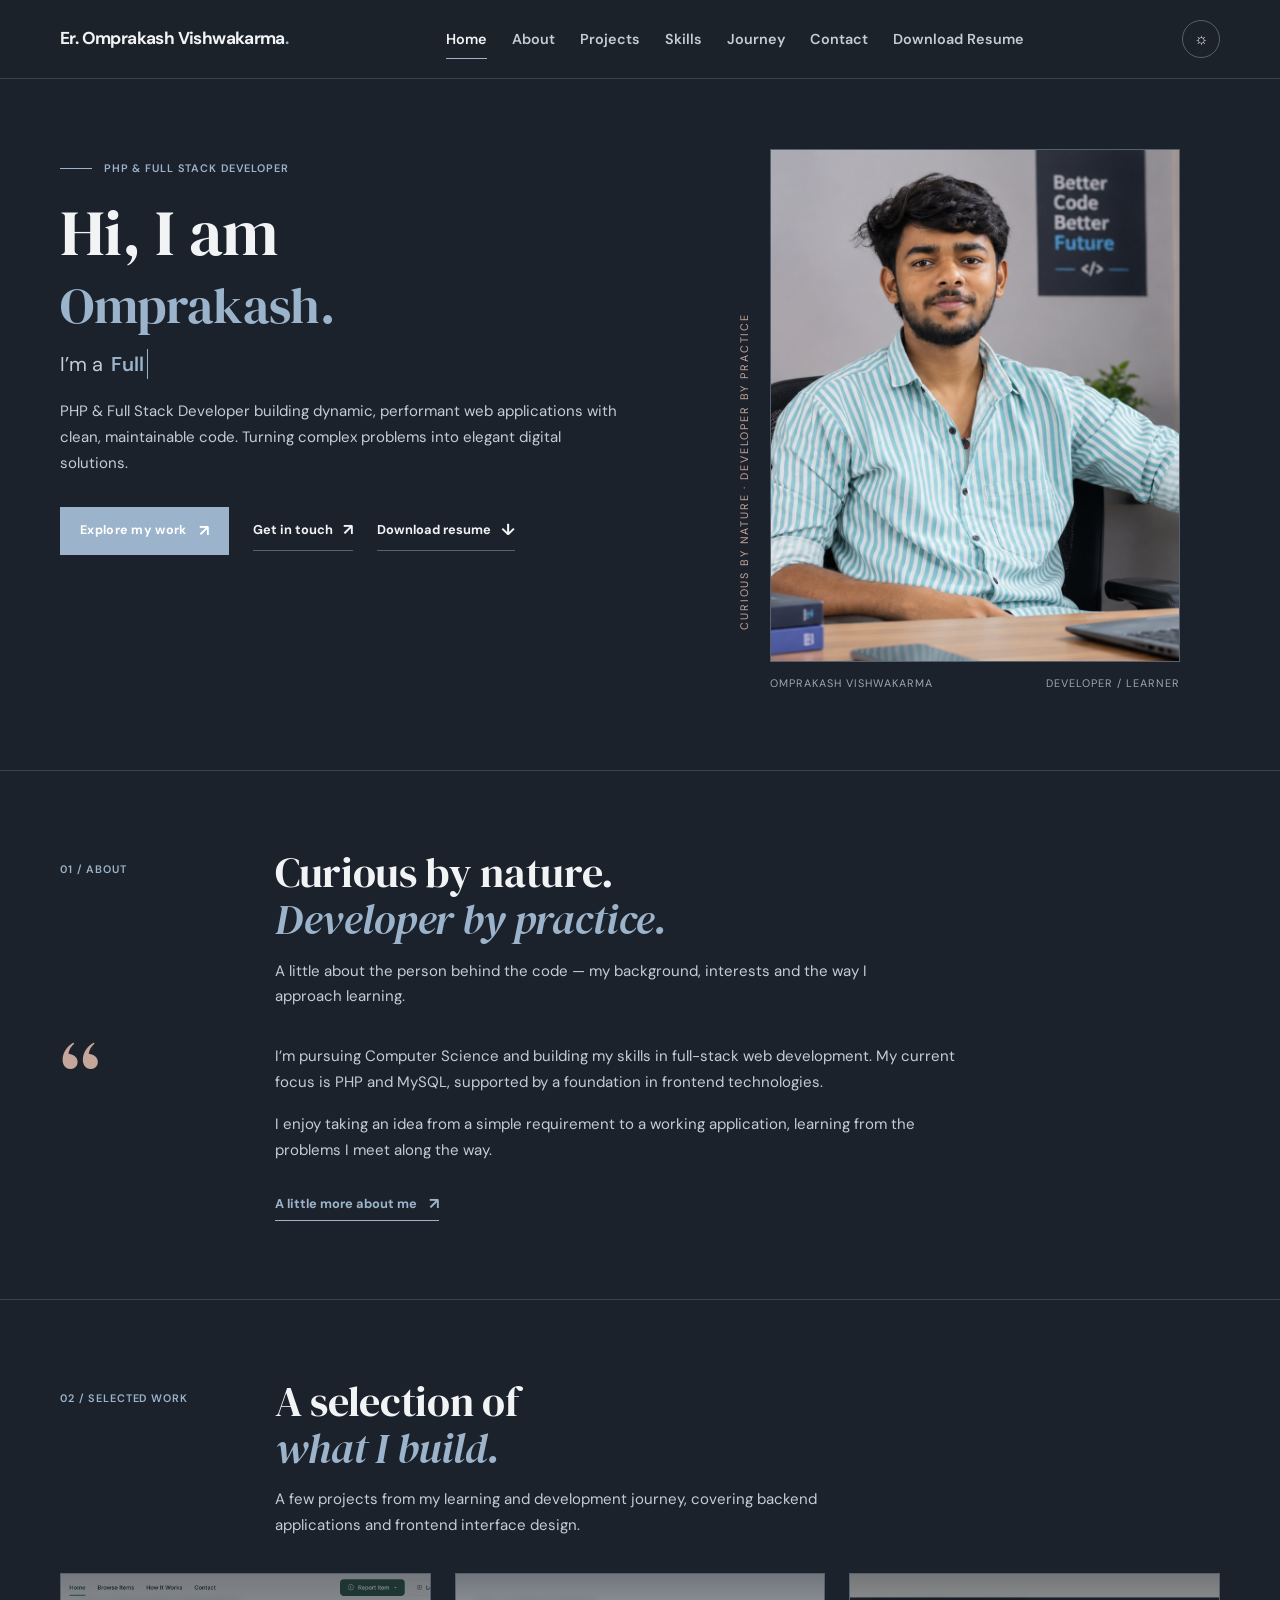
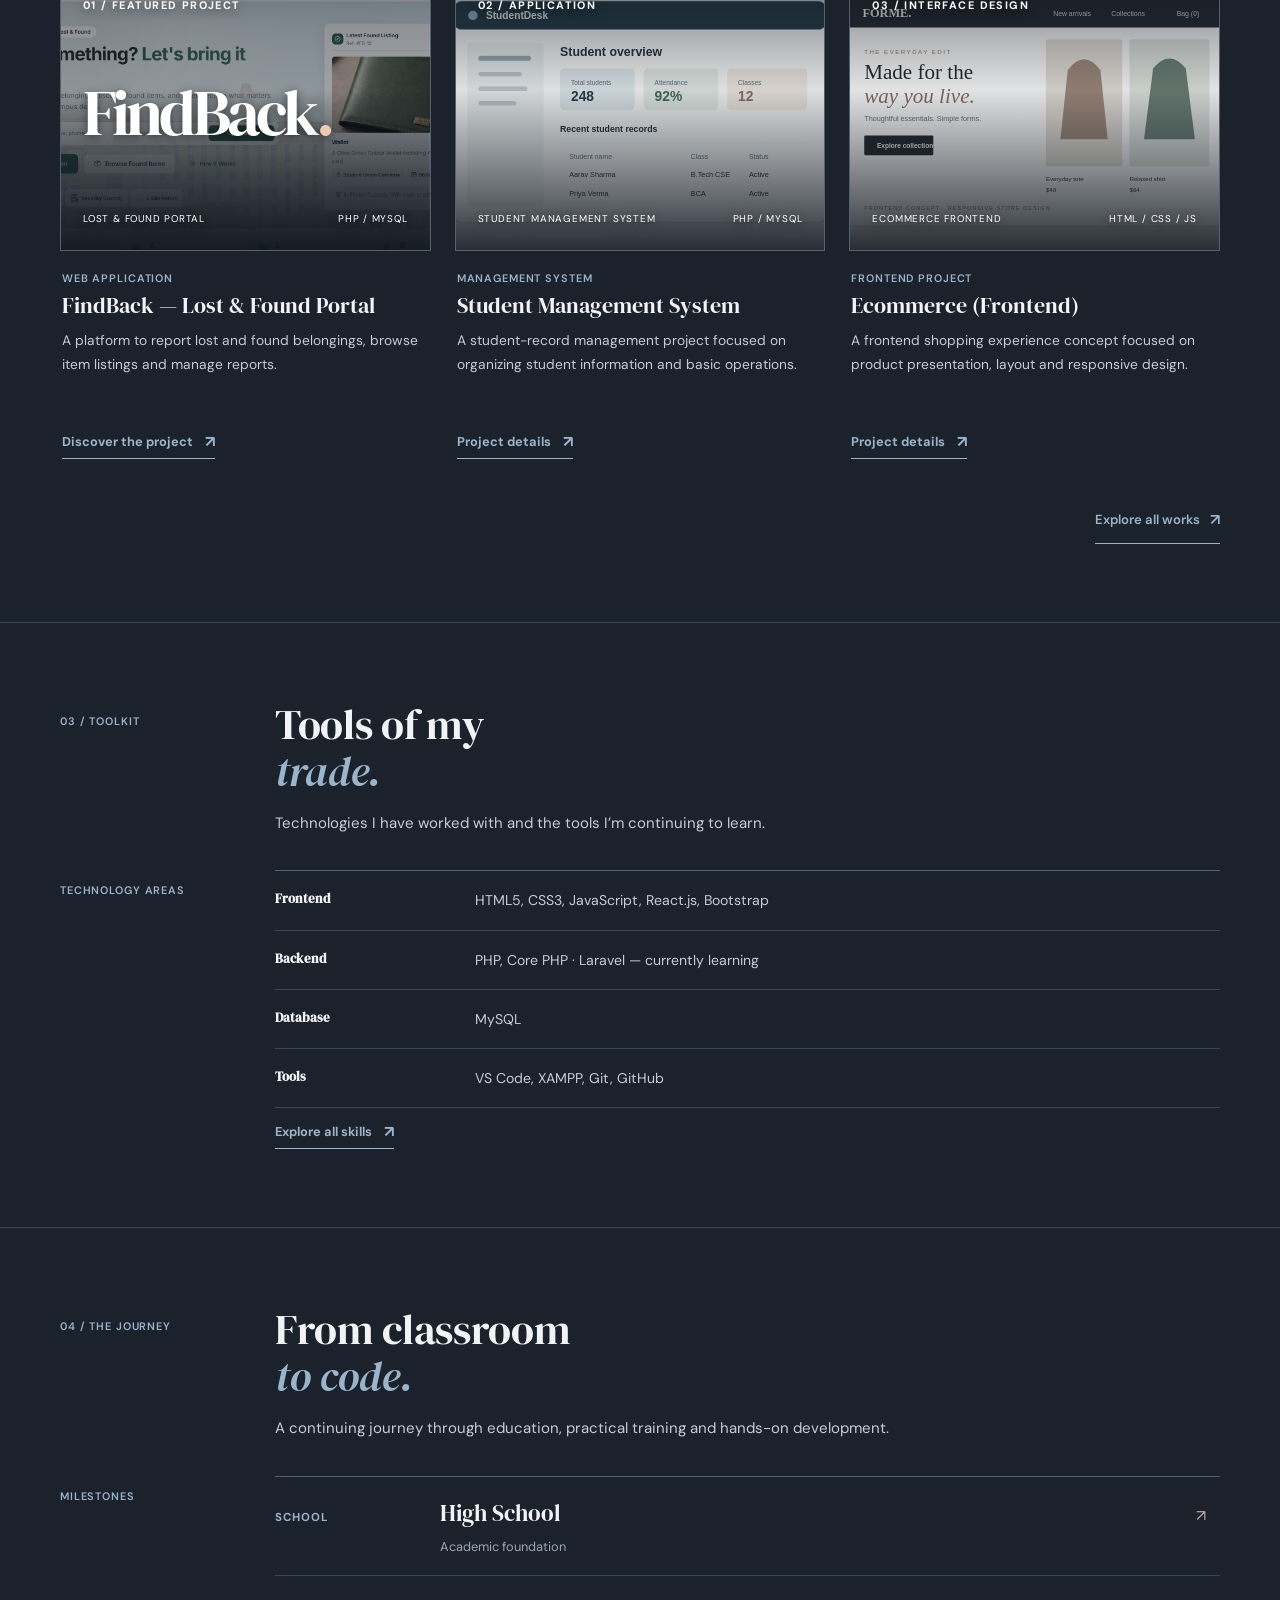
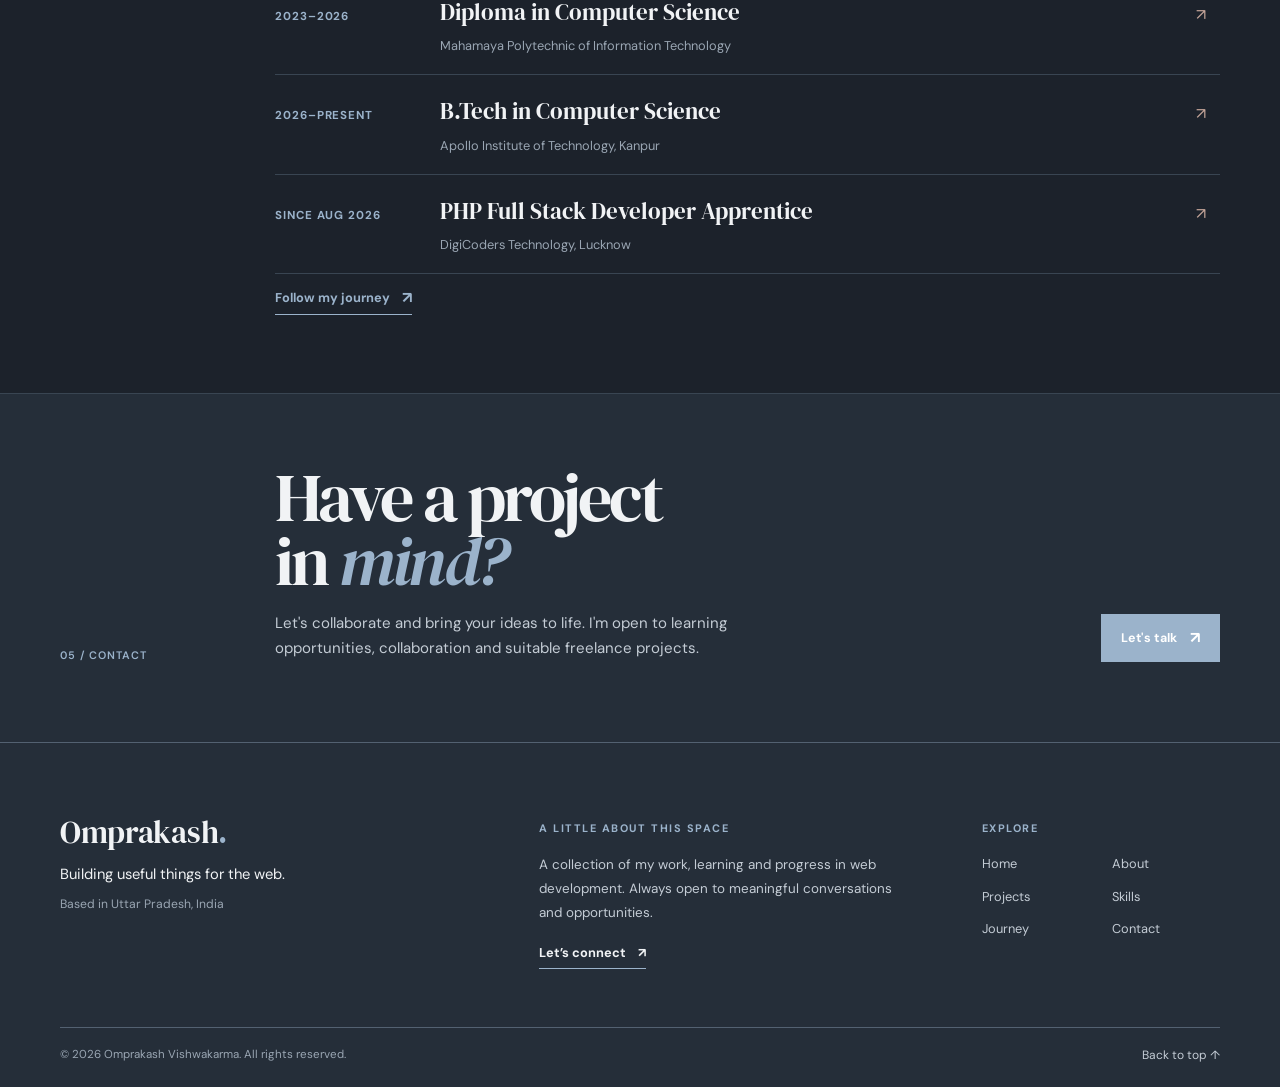
==== index.html @ 161e8c68 "Initial commit" ====
<!doctype html>
<html lang="en" data-theme="dark">
<head>
  <meta charset="utf-8">
  <meta name="viewport" content="width=device-width, initial-scale=1">
  <link rel="icon" type="image/x-icon" href="favicon.ico">
  <link rel="apple-touch-icon" href="favicon-180.png">
  <meta name="theme-color" content="#263746">
  <meta name="description" content="Omprakash Vishwakarma — PHP developer and Computer Science student building practical web applications.">
  <title>Omprakash Vishwakarma — PHP Developer</title>
  <link rel="preconnect" href="https://fonts.googleapis.com">
  <link rel="preconnect" href="https://fonts.gstatic.com" crossorigin>
  <link href="https://fonts.googleapis.com/css2?family=DM+Sans:wght@400;500;600;700;800&family=DM+Serif+Display:ital@0;1&display=swap" rel="stylesheet">
  <link rel="stylesheet" href="css/common.css">
    <link rel="stylesheet" href="css/index.css">
  <script>try{document.documentElement.dataset.theme=localStorage.getItem('omprakash-theme')||'dark';}catch(e){document.documentElement.dataset.theme='dark';}</script>
  <link rel="stylesheet" href="css/typography.css">
</head>
<body id="top">
<header class="site-header">
  <div class="wrap header-inner">
    <a class="wordmark" href="index.html" aria-label="Er. Omprakash Vishwakarma home">Er. Omprakash Vishwakarma<span>.</span></a>
    <div class="nav-wrap" data-primary-nav>
      <nav class="primary-nav" aria-label="Main navigation">
        <a href="index.html" aria-current="page">Home</a>
        <a href="about.html">About</a>
        <a href="projects.html">Projects</a>
        <a href="skills.html">Skills</a>
        <a href="journey.html">Journey</a>
        <a href="contact.html">Contact</a><a class="nav-resume-link" href="resume/Omprakash_Vishwakarma_Resume.pdf" download="Omprakash_Vishwakarma_Resume.pdf" aria-label="Download resume PDF">Download Resume</a>
      </nav>
      
    </div>
    <div class="header-tools"><button class="theme-toggle" type="button" data-theme-toggle aria-label="Switch theme">◐</button></div>
    <button class="menu-toggle" type="button" data-menu-toggle aria-label="Open navigation" aria-expanded="false">☰</button>
  </div>
</header>

<main>
  <section class="hero">
    <div class="wrap hero-grid">
      <div class="hero-copy reveal">
        <div class="hero-kicker eyebrow">PHP &amp; Full Stack Developer</div>
        <h1 class="home-hero-title">Hi, I am<br><em>Omprakash.</em></h1>
        <p class="hero-role-line">
          <span class="hero-role-prefix">I’m a</span>
          <span class="changing-role" data-changing-role aria-live="polite">Frontend Developer</span>
        </p>
        <p class="hero-intro">PHP &amp; Full Stack Developer building dynamic, performant web applications with clean, maintainable code. Turning complex problems into elegant digital solutions.</p>
        <div class="hero-actions">
          <a class="button" href="projects.html">Explore my work <span class="arrow">↗</span></a>
          <a class="button-quiet" href="contact.html">Get in touch <span class="arrow">↗</span></a>
          <a class="button-quiet resume-download" href="resume/Omprakash_Vishwakarma_Resume.pdf" download="Omprakash_Vishwakarma_Resume.pdf" aria-label="Download Omprakash Vishwakarma resume">Download resume <span class="arrow" aria-hidden="true">↓</span></a>
        </div>
      </div>
      <figure class="hero-portrait reveal">
        <div class="portrait-frame">
          <img src="images/om.png" alt="Portrait placeholder — replace with Omprakash's professional photograph">
        </div>
        <figcaption class="portrait-caption"><span>Omprakash Vishwakarma</span><span>Developer / Learner</span></figcaption>
        <span class="portrait-side-note">Curious by nature · Developer by practice</span>
      </figure>
    </div>
  </section>

  <section class="home-section" aria-labelledby="about-heading">
    <div class="wrap">
      <div class="section-heading reveal">
        <div class="section-index">01 / About</div>
        <div>
          <h2 class="section-title" id="about-heading">Curious by nature.<br><em>Developer by practice.</em></h2>
          <p class="section-deck">A little about the person behind the code — my background, interests and the way I approach learning.</p>
        </div>
      </div>
      <div class="about-preview reveal">
        <div class="about-mark" aria-hidden="true">“</div>
        <div class="about-copy">
          <p>I’m pursuing Computer Science and building my skills in full-stack web development. My current focus is PHP and MySQL, supported by a foundation in frontend technologies.</p>
          <p>I enjoy taking an idea from a simple requirement to a working application, learning from the problems I meet along the way.</p>
          <a class="inline-link" href="about.html">A little more about me <span class="arrow">↗</span></a>
        </div>
      </div>
    </div>
  </section>

  <section class="home-section" aria-labelledby="projects-heading">
    <div class="wrap">
      <div class="section-heading reveal">
        <div class="section-index">02 / Selected work</div>
        <div>
          <h2 class="section-title" id="projects-heading">A selection of<br><em>what I build.</em></h2>
          <p class="section-deck">A few projects from my learning and development journey, covering backend applications and frontend interface design.</p>
        </div>
      </div>
      <div class="home-project-grid">
        <article class="home-project-card reveal">
          <a class="home-project-image findback-card-image" href="projects.html" aria-label="View FindBack project">
            <span class="home-project-number">01 / Featured project</span>
            <span class="home-project-image-title">FindBack<span>.</span></span>
            <span class="home-project-image-meta"><span>Lost &amp; Found Portal</span><span>PHP / MySQL</span></span>
          </a>
          <div class="home-project-copy">
            <div class="eyebrow">Web application</div>
            <h3>FindBack — Lost &amp; Found Portal</h3>
            <p>A platform to report lost and found belongings, browse item listings and manage reports.</p>
            <a class="inline-link" href="projects.html">Discover the project <span class="arrow">↗</span></a>
          </div>
        </article>

        <article class="home-project-card reveal">
          <a class="home-project-image" href="projects.html#student-management" aria-label="View Student Management System project">
            <span class="home-project-number">02 / Application</span>
            <img src="images/student-management-visual.svg" alt="Illustrative student management dashboard visual">
            <span class="home-project-image-meta"><span>Student Management System</span><span>PHP / MySQL</span></span>
          </a>
          <div class="home-project-copy">
            <div class="eyebrow">Management system</div>
            <h3>Student Management System</h3>
            <p>A student-record management project focused on organizing student information and basic operations.</p>
            <a class="inline-link" href="projects.html#student-management">Project details <span class="arrow">↗</span></a>
          </div>
        </article>

        <article class="home-project-card reveal">
          <a class="home-project-image" href="projects.html#ecommerce-frontend" aria-label="View Ecommerce frontend project">
            <span class="home-project-number">03 / Interface design</span>
            <img src="images/ecommerce-visual.svg" alt="Illustrative ecommerce storefront frontend visual">
            <span class="home-project-image-meta"><span>Ecommerce Frontend</span><span>HTML / CSS / JS</span></span>
          </a>
          <div class="home-project-copy">
            <div class="eyebrow">Frontend project</div>
            <h3>Ecommerce (Frontend)</h3>
            <p>A frontend shopping experience concept focused on product presentation, layout and responsive design.</p>
            <a class="inline-link" href="projects.html#ecommerce-frontend">Project details <span class="arrow">↗</span></a>
          </div>
        </article>
      </div>
      <div class="home-project-cta">
          <a class="button-quiet" href="projects.html">
              Explore all works <span class="arrow">↗</span>
          </a>
      </div>
    </div>
  </section>

  <section class="home-section" aria-labelledby="skills-heading">
    <div class="wrap">
      <div class="section-heading reveal">
        <div class="section-index">03 / Toolkit</div>
        <div>
          <h2 class="section-title" id="skills-heading">Tools of my<br><em>trade.</em></h2>
          <p class="section-deck">Technologies I have worked with and the tools I’m continuing to learn.</p>
        </div>
      </div>
      <div class="skills-preview reveal">
        <div class="section-index">Technology areas</div>
        <div class="skill-lines">
          <div class="skill-line"><h3>Frontend</h3><p>HTML5, CSS3, JavaScript, React.js, Bootstrap</p></div>
          <div class="skill-line"><h3>Backend</h3><p>PHP, Core PHP · Laravel — currently learning</p></div>
          <div class="skill-line"><h3>Database</h3><p>MySQL</p></div>
          <div class="skill-line"><h3>Tools</h3><p>VS Code, XAMPP, Git, GitHub</p></div>
          <a class="inline-link" href="skills.html">Explore all skills <span class="arrow">↗</span></a>
        </div>
      </div>
    </div>
  </section>

  <section class="home-section" aria-labelledby="journey-heading">
    <div class="wrap">
      <div class="section-heading reveal">
        <div class="section-index">04 / The journey</div>
        <div>
          <h2 class="section-title" id="journey-heading">From classroom<br><em>to code.</em></h2>
          <p class="section-deck">A continuing journey through education, practical training and hands-on development.</p>
        </div>
      </div>
      <div class="journey-preview reveal">
        <div class="section-index">Milestones</div>
        <div class="journey-list">
          <div class="journey-row"><time>School</time><div><h3>High School</h3><p>Academic foundation</p></div><span class="arrow">↗</span></div>
          <div class="journey-row"><time>2023–2026</time><div><h3>Diploma in Computer Science</h3><p>Mahamaya Polytechnic of Information Technology</p></div><span class="arrow">↗</span></div>
          <div class="journey-row"><time>2026–Present</time><div><h3>B.Tech in Computer Science</h3><p>Apollo Institute of Technology, Kanpur</p></div><span class="arrow">↗</span></div>
          <div class="journey-row"><time>Since Aug 2026</time><div><h3>PHP Full Stack Developer Apprentice</h3><p>DigiCoders Technology, Lucknow</p></div><span class="arrow">↗</span></div>
          <a class="inline-link" href="journey.html">Follow my journey <span class="arrow">↗</span></a>
        </div>
      </div>
    </div>
  </section>

  <section class="contact-band" aria-labelledby="contact-heading">
    <div class="wrap contact-band-inner reveal">
      <div class="section-index">05 / Contact</div>
      <div>
        <h2 id="contact-heading">Have a project<br>in <em>mind?</em></h2>
        <p>Let's collaborate and bring your ideas to life. I'm open to learning opportunities, collaboration and suitable freelance projects.</p>
      </div>
      <a class="button" href="contact.html">Let's talk <span class="arrow">↗</span></a>
    </div>
  </section>
</main>

<footer class="site-footer">
  <div class="wrap footer-inner">
    <div class="footer-main">
      <div class="footer-brand-block">
        <a aria-label="Omprakash Vishwakarma — back to homepage" class="footer-name" href="index.html">Omprakash<span>.</span></a>
        <p class="footer-tagline">Building useful things for the web.</p>
        <p class="footer-location">Based in Uttar Pradesh, India</p>
      </div>
      <div class="footer-note">
        <span class="footer-label">A little about this space</span>
        <p>A collection of my work, learning and progress in web development. Always open to meaningful conversations and opportunities.</p>
        <a class="footer-contact-link" href="contact.html">Let’s connect <span aria-hidden="true">↗</span></a>
      </div>
      <nav class="footer-navigation" aria-label="Footer navigation">
        <span class="footer-label">Explore</span>
        <div class="footer-links">
          <a href="index.html">Home</a>
          <a href="about.html">About</a>
          <a href="projects.html">Projects</a>
          <a href="skills.html">Skills</a>
          <a href="journey.html">Journey</a>
          <a href="contact.html">Contact</a>
        </div>
      </nav>
    </div>
    <div class="footer-bottom">
      <span class="footer-meta">© <span data-current-year>2026</span> Omprakash Vishwakarma. All rights reserved.</span>
      <a class="back-to-top" href="#top" onclick="window.scrollTo({top:0,behavior:'smooth'}); return false;">Back to top ↑</a>
    </div>
  </div>
</footer>
<script src="js/main.js"></script>
</body>
</html>
---- css/common.css ----
:root {
  color-scheme: light;
  --paper: #f7f7f5;
  --paper-2: #eef0f2;
  --surface: #ffffff;
  --ink: #22252b;
  --ink-soft: #505966;
  --muted: #707985;
  --olive: #526b86;
  --olive-deep: #40566e;
  --clay: #8a6f68;
  --line: #dfe3e7;
  --line-strong: #c7ced6;
  --shadow: 0 16px 38px rgba(34, 45, 58, .08);
  --serif: "DM Serif Display", Georgia, serif;
  --sans: "DM Sans", Arial, sans-serif;
}

:root[data-theme="dark"] {
  color-scheme: dark;
  --paper: #1c222b;
  --paper-2: #252e39;
  --surface: #222b35;
  --ink: #f1f3f5;
  --ink-soft: #c4ccd5;
  --muted: #9aa6b3;
  --olive: #9bb3cb;
  --olive-deep: #b4c8dc;
  --clay: #c5a69a;
  --line: #394552;
  --line-strong: #536171;
  --shadow: 0 16px 38px rgba(0, 0, 0, .24);
}

* {
  box-sizing: border-box;
}

html {
  scroll-behavior: smooth;
  scroll-padding-top: 92px;
}

body {
  margin: 0;
  background: var(--paper);
  color: var(--ink);
  font-family: var(--sans);
  font-size: 16px;
  line-height: 1.7;
  transition: background-color .25s ease, color .25s ease;
}

a {
  color: inherit;
  text-decoration: none;
}

button {
  font: inherit;
}

img {
  display: block;
  max-width: 100%;
}

.wrap {
  width: min(1160px, calc(100% - 56px));
  margin-inline: auto;
}

.eyebrow,
.section-index,
.meta,
.nav-link,
.small-label {
  font-size: .72rem;
  line-height: 1.3;
  letter-spacing: .13em;
  text-transform: uppercase;
  font-weight: 700;
}

.eyebrow,
.section-index {
  color: var(--olive);
}

.site-header {
  position: sticky;
  top: 0;
  z-index: 30;
  background: color-mix(in srgb, var(--paper) 94%, transparent);
  border-bottom: 1px solid var(--line);
  backdrop-filter: blur(10px);
}

.header-inner {
  min-height: 78px;
  display: flex;
  align-items: center;
  justify-content: space-between;
  gap: 28px;
}

.wordmark {
  font-family: var(--serif);
  font-size: 1.8rem;
  font-weight: 700;
  letter-spacing: -.045em;
  line-height: 1;
  white-space: nowrap;
}

.wordmark span {
  color: var(--olive);
}

.nav-wrap {
  display: flex;
  align-items: center;
  gap: 30px;
}

.primary-nav {
  display: flex;
  align-items: center;
  gap: 25px;
}

.primary-nav a {
  position: relative;
  color: var(--ink-soft);
  font-size: .9rem;
  font-weight: 600;
  transition: color .2s ease;
}

.primary-nav a::after {
  content: "";
  position: absolute;
  left: 0;
  right: 100%;
  bottom: -8px;
  height: 1px;
  background: var(--olive);
  transition: right .2s ease;
}

.primary-nav a:hover,
.primary-nav a[aria-current="page"] {
  color: var(--ink);
}

.primary-nav a:hover::after,
.primary-nav a[aria-current="page"]::after {
  right: 0;
}

.header-tools {
  display: flex;
  align-items: center;
  gap: 10px;
}

.theme-toggle,
.menu-toggle {
  width: 38px;
  height: 38px;
  border: 1px solid var(--line-strong);
  background: transparent;
  color: var(--ink);
  display: grid;
  place-items: center;
  cursor: pointer;
  border-radius: 50%;
  transition: background .2s, border-color .2s;
}

.theme-toggle:hover,
.menu-toggle:hover {
  background: var(--paper-2);
  border-color: var(--olive);
}

.menu-toggle {
  display: none;
  border-radius: 2px;
  font-size: 1rem;
}

.hero {
  padding: 86px 0 84px;
  border-bottom: 1px solid var(--line);
}

.hero-grid {
  display: grid;
  grid-template-columns: minmax(0, 1.13fr) minmax(280px, .87fr);
  gap: clamp(44px, 8vw, 112px);
  align-items: center;
}

.hero-copy {
  padding: 12px 0 18px;
}

.hero-kicker {
  display: flex;
  align-items: center;
  gap: 12px;
  color: var(--olive);
}

.hero-kicker::before {
  content: "";
  width: 32px;
  height: 1px;
  background: var(--olive);
}

.hero h1 {
  max-width: 740px;
  margin: 24px 0 20px;
  font-family: var(--serif);
  font-size: clamp(3.8rem, 7.4vw, 6.8rem);
  font-weight: 500;
  letter-spacing: -.055em;
  line-height: .88;
}

.hero h1 em {
  color: var(--olive);
  font-weight: 500;
}

.hero-intro {
  max-width: 550px;
  color: var(--ink-soft);
  font-size: 1rem;
  line-height: 1.85;
}

.hero-actions {
  display: flex;
  align-items: center;
  flex-wrap: wrap;
  gap: 24px;
  margin-top: 30px;
}

.button {
  display: inline-flex;
  align-items: center;
  justify-content: center;
  gap: 12px;
  min-height: 48px;
  padding: 0 19px;
  border: 1px solid var(--olive);
  background: var(--olive);
  color: #fff;
  font-size: .78rem;
  font-weight: 700;
  letter-spacing: .025em;
  transition: background .2s, color .2s, transform .2s;
}

.button:hover {
  background: var(--olive-deep);
  border-color: var(--olive-deep);
  transform: translateY(-2px);
}

.button-quiet {
  display: inline-flex;
  align-items: center;
  gap: 10px;
  font-size: .8rem;
  font-weight: 700;
  color: var(--ink);
  border-bottom: 1px solid var(--line-strong);
  padding: 9px 0;
  transition: color .2s, border-color .2s;
}

.button-quiet:hover {
  color: var(--olive);
  border-color: var(--olive);
}

.arrow {
  font-size: 1rem;
  line-height: 1;
}

.hero-portrait {
  position: relative;
  max-width: 410px;
  margin-left: auto;
  width: 100%;
}

.portrait-frame {
  position: relative;
  overflow: hidden;
  aspect-ratio: 4 / 5;
  background: var(--paper-2);
  border: 1px solid var(--line-strong);
}

.portrait-frame img {
  width: 100%;
  height: 100%;
  object-fit: cover;
}

.portrait-caption {
  display: flex;
  justify-content: space-between;
  gap: 15px;
  padding-top: 12px;
  color: var(--muted);
  font-size: .68rem;
  letter-spacing: .09em;
  text-transform: uppercase;
}

.portrait-side-note {
  position: absolute;
  left: -35px;
  bottom: 62px;
  writing-mode: vertical-rl;
  transform: rotate(180deg);
  color: var(--clay);
  font-size: .68rem;
  letter-spacing: .17em;
  text-transform: uppercase;
}

.home-section {
  padding: 78px 0;
  border-bottom: 1px solid var(--line);
}

.section-heading {
  display: grid;
  grid-template-columns: 180px 1fr;
  gap: 35px;
  align-items: start;
  margin-bottom: 34px;
}

.section-index {
  padding-top: 13px;
}

.section-title {
  margin: 0;
  font-family: var(--serif);
  font-size: clamp(2.6rem, 4.7vw, 4.25rem);
  font-weight: 500;
  letter-spacing: -.04em;
  line-height: .98;
}

.section-title em {
  color: var(--olive);
  font-weight: 500;
}

.section-deck {
  max-width: 630px;
  margin: 15px 0 0;
  color: var(--ink-soft);
}

.about-preview {
  display: grid;
  grid-template-columns: 180px minmax(0, 1fr) 150px;
  gap: 35px;
  align-items: start;
}

.about-mark {
  font-family: var(--serif);
  font-size: 6rem;
  color: var(--clay);
  line-height: .75;
  font-weight: 400;
}

.about-copy {
  max-width: 680px;
}

.about-copy p {
  margin: 0 0 16px;
  color: var(--ink-soft);
}

.inline-link {
  display: inline-flex;
  gap: 12px;
  align-items: center;
  color: var(--olive);
  font-size: .8rem;
  font-weight: 700;
  border-bottom: 1px solid var(--olive);
  padding: 5px 0;
  margin-top: 8px;
}

.inline-link:hover {
  color: var(--clay);
  border-color: var(--clay);
}

.project-feature {
  display: grid;
  grid-template-columns: minmax(0, 1.1fr) minmax(280px, .9fr);
  gap: clamp(28px, 6vw, 75px);
  align-items: stretch;
}

.project-art {
  min-height: 310px;
  background: var(--paper-2);
  border: 1px solid var(--line-strong);
  padding: clamp(24px, 4vw, 48px);
  display: flex;
  flex-direction: column;
  justify-content: space-between;
  position: relative;
  overflow: hidden;
}

.project-art::before {
  content: "";
  position: absolute;
  width: 260px;
  height: 260px;
  right: -85px;
  top: -90px;
  border: 1px solid var(--line-strong);
  border-radius: 50%;
}

.project-art::after {
  content: "";
  position: absolute;
  width: 175px;
  height: 175px;
  right: -43px;
  top: -48px;
  border: 1px solid var(--line-strong);
  border-radius: 50%;
}

.project-art-top,
.project-art-bottom {
  position: relative;
  z-index: 1;
}

.project-art-title {
  font-family: var(--serif);
  font-size: clamp(3rem, 6vw, 5.2rem);
  line-height: .85;
  letter-spacing: -.04em;
  color: var(--ink);
}

.project-art-sub {
  color: var(--olive);
  font-size: .72rem;
  font-weight: 700;
  letter-spacing: .15em;
  text-transform: uppercase;
}

.project-art-bottom {
  display: flex;
  justify-content: space-between;
  align-items: end;
  gap: 15px;
}

.project-art-bottom span {
  color: var(--muted);
  font-size: .7rem;
  text-transform: uppercase;
  letter-spacing: .1em;
}

.project-info {
  padding: 8px 0;
  display: flex;
  flex-direction: column;
  align-items: start;
}

.project-info h3 {
  margin: 13px 0 15px;
  font-family: var(--serif);
  font-size: 2.45rem;
  font-weight: 500;
  letter-spacing: -.03em;
}

.project-info p {
  color: var(--ink-soft);
  margin: 0 0 20px;
}

.project-meta {
  display: flex;
  flex-wrap: wrap;
  gap: 8px 17px;
  margin-top: auto;
  padding-top: 20px;
  color: var(--muted);
  font-size: .7rem;
  text-transform: uppercase;
  letter-spacing: .08em;
}

.skills-preview {
  display: grid;
  grid-template-columns: 180px minmax(0, 1fr);
  gap: 35px;
}

.skill-lines {
  border-top: 1px solid var(--line-strong);
}

.skill-line {
  display: grid;
  grid-template-columns: 175px 1fr;
  gap: 25px;
  padding: 17px 0;
  border-bottom: 1px solid var(--line);
}

.skill-line h3 {
  margin: 0;
  font-size: .8rem;
  font-weight: 700;
}

.skill-line p {
  margin: 0;
  color: var(--ink-soft);
  font-size: .88rem;
}

.journey-preview {
  display: grid;
  grid-template-columns: 180px minmax(0, 1fr);
  gap: 35px;
}

.journey-list {
  border-top: 1px solid var(--line-strong);
}

.journey-row {
  display: grid;
  grid-template-columns: 145px minmax(0, 1fr) 24px;
  gap: 20px;
  align-items: baseline;
  padding: 17px 0;
  border-bottom: 1px solid var(--line);
}

.journey-row time {
  color: var(--olive);
  font-size: .72rem;
  font-weight: 700;
  letter-spacing: .08em;
  text-transform: uppercase;
}

.journey-row h3 {
  margin: 0;
  font-family: var(--serif);
  font-size: 1.45rem;
  font-weight: 500;
}

.journey-row p {
  margin: 3px 0 0;
  color: var(--muted);
  font-size: .8rem;
}

.journey-row .arrow {
  color: var(--clay);
}

.contact-band {
  padding: 72px 0 80px;
  background: var(--paper-2);
}

.contact-band-inner {
  display: grid;
  grid-template-columns: 180px minmax(0, 1fr) auto;
  gap: 35px;
  align-items: end;
}

.contact-band h2 {
  max-width: 720px;
  margin: 0;
  font-family: var(--serif);
  font-size: clamp(2.8rem, 5.3vw, 5rem);
  font-weight: 500;
  line-height: .94;
  letter-spacing: -.045em;
}

.contact-band h2 em {
  color: var(--olive);
}

.contact-band p {
  max-width: 540px;
  margin: 17px 0 0;
  color: var(--ink-soft);
}

.site-footer {
  padding: 25px 0;
  background: var(--paper-2);
  border-top: 1px solid var(--line);
}

.footer-inner {
  display: flex;
  justify-content: space-between;
  align-items: center;
  gap: 18px;
}

.footer-name {
  font-family: var(--serif);
  font-size: 1.35rem;
  font-weight: 700;
}

.footer-meta {
  color: var(--muted);
  font-size: .7rem;
}

.footer-links {
  display: flex;
  gap: 20px;
}

.footer-links a {
  color: var(--ink-soft);
  font-size: .72rem;
}

.footer-links a:hover {
  color: var(--olive);
}

.reveal {
  opacity: 0;
  transform: translateY(14px);
  transition: opacity .6s ease, transform .6s ease;
}

.reveal.is-visible {
  opacity: 1;
  transform: none;
}

:focus-visible {
  outline: 2px solid var(--clay);
  outline-offset: 4px;
}

@media (max-width: 900px) {
  .primary-nav {
    gap: 15px;
  }

  .nav-wrap {
    gap: 18px;
  }

  .hero-grid {
    gap: 45px;
  }

  .section-heading,
  .about-preview,
  .skills-preview,
  .journey-preview {
    grid-template-columns: 130px minmax(0, 1fr);
    gap: 25px;
  }

  .about-preview {
    grid-template-columns: 130px minmax(0, 1fr);
  }

  .about-mark {
    display: none;
  }

  .contact-band-inner {
    grid-template-columns: 130px minmax(0, 1fr);
  }

  .contact-band-inner .button {
    grid-column: 2;
    width: fit-content;
  }
}

@media (max-width: 700px) {
  .wrap {
    width: min(100% - 36px, 1160px);
  }

  .header-inner {
    min-height: 68px;
  }

  .menu-toggle {
    display: grid;
  }

  .header-tools {
    display: flex;
    align-items: center;
    margin-left: auto;
  }

  .nav-wrap {
    display: none;
    position: absolute;
    top: 68px;
    left: 0;
    right: 0;
    padding: 20px 18px 24px;
    background: var(--paper);
    border-bottom: 1px solid var(--line);
    align-items: stretch;
  }

  .nav-wrap.is-open {
    display: flex;
    flex-direction: column;
  }

  .primary-nav {
    display: grid;
    grid-template-columns: 1fr 1fr;
    gap: 17px 25px;
  }

  .primary-nav a {
    padding: 4px 0;
  }

  .hero {
    padding: 58px 0 58px;
  }

  .hero-grid {
    grid-template-columns: 1fr;
    gap: 42px;
  }

  .hero h1 {
    font-size: clamp(3.6rem, 17vw, 5.5rem);
  }

  .hero-portrait {
    max-width: 340px;
    margin: 0 auto;
  }

  .portrait-side-note {
    left: -23px;
  }

  .home-section {
    padding: 58px 0;
  }

  .section-heading,
  .about-preview,
  .skills-preview,
  .journey-preview {
    grid-template-columns: 1fr;
    gap: 15px;
  }

  .section-index {
    padding-top: 0;
  }

  .section-title {
    font-size: clamp(2.6rem, 12vw, 3.6rem);
  }

  .project-feature {
    grid-template-columns: 1fr;
  }

  .project-art {
    min-height: 270px;
  }

  .project-info h3 {
    font-size: 2.15rem;
  }

  .skill-line {
    grid-template-columns: 115px 1fr;
    gap: 15px;
  }

  .journey-row {
    grid-template-columns: 100px minmax(0, 1fr) 16px;
    gap: 12px;
  }

  .journey-row h3 {
    font-size: 1.25rem;
  }

  .contact-band {
    padding: 58px 0;
  }

  .contact-band-inner {
    grid-template-columns: 1fr;
    gap: 18px;
  }

  .contact-band-inner .button {
    grid-column: auto;
  }

  .footer-inner {
    flex-wrap: wrap;
  }

  .footer-links {
    order: 3;
    width: 100%;
    flex-wrap: wrap;
  }
}

@media (prefers-reduced-motion: reduce) {
  html {
    scroll-behavior: auto;
  }

  *,
  *::before,
  *::after {
    transition-duration: .01ms !important;
    animation-duration: .01ms !important;
    animation-iteration-count: 1 !important;
  }

  .reveal {
    opacity: 1;
    transform: none;
  }
}




/* -------------------------------------------------------
   Unified expanded footer — shared across all six pages
-------------------------------------------------------- */
.site-footer {
  padding: 0;
  background: var(--paper-2);
  border-top: 1px solid var(--line-strong);
}

.footer-inner {
  display: block;
  padding-top: clamp(42px, 6vw, 72px);
  padding-bottom: 22px;
}

.footer-main {
  display: grid;
  grid-template-columns: minmax(220px, 1.1fr) minmax(250px, 1fr) minmax(150px, .65fr);
  gap: clamp(28px, 6vw, 76px);
  padding-bottom: clamp(38px, 5vw, 58px);
}

.footer-brand-block,
.footer-note,
.footer-navigation {
  min-width: 0;
}

.footer-name {
  display: inline-block;
  font-family: var(--serif);
  font-size: clamp(2rem, 3vw, 2.65rem);
  font-weight: 700;
  letter-spacing: -.055em;
  line-height: 1;
}

.footer-name span {
  color: var(--olive);
}

.footer-tagline {
  margin: 17px 0 7px;
  color: var(--ink);
  font-family: var(--serif);
  font-size: clamp(1.35rem, 2vw, 1.7rem);
  line-height: 1.15;
}

.footer-location {
  margin: 0;
  color: var(--muted);
  font-size: .76rem;
}

.footer-label {
  display: block;
  margin: 4px 0 15px;
  color: var(--olive);
  font-size: .68rem;
  font-weight: 700;
  letter-spacing: .14em;
  text-transform: uppercase;
}

.footer-note p {
  max-width: 390px;
  margin: 0;
  color: var(--ink-soft);
  font-size: .84rem;
  line-height: 1.8;
}

.footer-contact-link {
  display: inline-flex;
  align-items: center;
  gap: 12px;
  margin-top: 17px;
  padding-bottom: 4px;
  border-bottom: 1px solid var(--olive);
  color: var(--ink);
  font-size: .8rem;
  font-weight: 700;
}

.footer-contact-link:hover {
  color: var(--olive);
}

.footer-links {
  display: grid;
  grid-template-columns: repeat(2, minmax(0, 1fr));
  gap: 11px 22px;
}

.footer-links a {
  width: fit-content;
  color: var(--ink-soft);
  font-size: .8rem;
  transition: color .2s ease;
}

.footer-links a:hover {
  color: var(--olive);
}

.footer-bottom {
  display: flex;
  justify-content: space-between;
  align-items: center;
  gap: 20px;
  padding-top: 17px;
  border-top: 1px solid var(--line-strong);
}

.footer-meta {
  color: var(--muted);
  font-size: .72rem;
  line-height: 1.6;
}

.back-to-top {
  flex: 0 0 auto;
  color: var(--ink-soft);
  font-size: .75rem;
  transition: color .2s ease;
}

.back-to-top:hover {
  color: var(--olive);
}

@media (max-width: 760px) {
  .footer-inner {
    padding-top: 38px;
  }

  .footer-main {
    grid-template-columns: 1fr 1fr;
    gap: 30px 24px;
  }

  .footer-brand-block {
    grid-column: 1 / -1;
  }

  .footer-note {
    grid-column: 1 / -1;
    max-width: 520px;
  }

  .footer-navigation {
    grid-column: 1 / -1;
  }

  .footer-links {
    grid-template-columns: repeat(3, minmax(0, 1fr));
  }
}

@media (max-width: 430px) {
  .footer-main {
    gap: 25px;
  }

  .footer-links {
    grid-template-columns: repeat(2, minmax(0, 1fr));
  }

  .footer-bottom {
    align-items: flex-start;
    flex-direction: column;
    gap: 10px;
  }
}


/* Full name in the navigation */
.wordmark {
  font-family: var(--sans);
  font-size: clamp(.9rem, 1.35vw, 1.12rem);
  font-weight: 700;
  letter-spacing: -.035em;
}

.wordmark span {
  color: var(--olive);
}

@media (max-width: 900px) {
  .wordmark {
    font-size: .92rem;
  }
}


/* Home page: three selected project cards */
.home-project-grid {
  display: grid;
  grid-template-columns: repeat(3, minmax(0, 1fr));
  gap: 24px;
}

.home-project-card {
  min-width: 0;
}

.home-project-image {
  position: relative;
  display: flex;
  min-height: 260px;
  aspect-ratio: 4 / 3;
  flex-direction: column;
  justify-content: space-between;
  overflow: hidden;
  padding: 22px;
  background: var(--paper-2);
  border: 1px solid var(--line-strong);
}

.home-project-image>img {
  position: absolute;
  inset: 0;
  width: 100%;
  height: 100%;
  object-fit: cover;
}

.home-project-image::after {
  content: "";
  position: absolute;
  inset: 0;
  background: linear-gradient(180deg, rgba(18, 26, 34, .15), rgba(18, 26, 34, .62));
}

.home-project-number,
.home-project-image-title,
.home-project-image-meta {
  position: relative;
  z-index: 1;
  color: #fff;
}

.home-project-number {
  font-size: .68rem;
  font-weight: 700;
  letter-spacing: .13em;
  text-transform: uppercase;
}

.home-project-image-title {
  width: fit-content;
  font-family: var(--serif);
  font-size: clamp(3rem, 5vw, 4.8rem);
  line-height: .85;
  letter-spacing: -.06em;
}

.home-project-image-title span {
  color: #d2b0a6;
}

.home-project-image-meta {
  display: flex;
  justify-content: space-between;
  gap: 10px;
  font-size: .62rem;
  letter-spacing: .08em;
  text-transform: uppercase;
}

.findback-card-image {
  background-image:
    linear-gradient(180deg, rgba(18, 26, 34, .05), rgba(18, 26, 34, .72)),
    url("../images/findback-hero.png");
  background-size: cover;
  background-position: center;
}

.home-project-copy {
  padding: 20px 2px 4px;
}

.home-project-copy h3 {
  margin: 8px 0 10px;
  font-family: var(--serif);
  font-size: 1.8rem;
  font-weight: 500;
  line-height: 1.05;
}

.home-project-copy p {
  min-height: 74px;
  margin: 0 0 15px;
  color: var(--ink-soft);
  font-size: .86rem;
}

@media (max-width: 900px) {
  .home-project-grid {
    grid-template-columns: repeat(2, minmax(0, 1fr));
  }
}

@media (max-width: 620px) {
  .home-project-grid {
    grid-template-columns: 1fr;
  }

  .home-project-image {
    min-height: 280px;
  }

  .home-project-copy p {
    min-height: 0;
  }
}


/* Improve readability of text over Home page project images */
.home-project-image::after {
  background: linear-gradient(180deg,
      rgba(13, 20, 28, .55) 0%,
      rgba(13, 20, 28, .12) 42%,
      rgba(13, 20, 28, .88) 100%);
}

.home-project-number,
.home-project-image-title,
.home-project-image-meta {
  color: #fff;
  text-shadow: 0 2px 10px rgba(0, 0, 0, .5);
}

.home-project-image-title span {
  color: #f0c8b8;
}


/* Slightly larger navigation labels */
@media (max-width: 900px) and (min-width: 701px) {
  .primary-nav a {
    font-size: .86rem;
  }
}

/* Mobile project cards alignment - Home */
@media (max-width: 620px) {
  .home-project-grid {
    width: 100%;
    grid-template-columns: minmax(0, 1fr);
    gap: 28px;
  }

  .home-project-card {
    width: 100%;
    min-width: 0;
    max-width: 100%;
  }

  .home-project-image {
    width: 100%;
    min-width: 0;
    min-height: 0;
    aspect-ratio: 16 / 10;
    padding: 18px;
  }

  .home-project-image-title {
    max-width: 100%;
    overflow-wrap: anywhere;
    font-size: clamp(2.7rem, 12vw, 4rem);
  }

  .home-project-copy {
    min-width: 0;
  }

  .home-project-copy p {
    min-height: 0;
  }
}

/* Refined typography: calmer hero scale across the site */
.hero h1,
.page-intro h1,
.projects-intro h1,
.skills-intro h1,
.journey-intro h1,
.contact-intro h1 {
  font-size: clamp(3.25rem, 6.1vw, 5.35rem);
  line-height: .96;
  letter-spacing: -.045em;
}

.hero-intro,
.page-intro .intro-lead,
.projects-intro p,
.skills-intro p,
.journey-lede,
.contact-lede {
  max-width: 560px;
  font-size: .98rem;
  line-height: 1.7;
}

.section-title {
  font-size: clamp(2.15rem, 4vw, 3.45rem);
}

@media (max-width: 700px) {
  .hero { padding: 58px 0 54px; }
  .hero h1,
  .page-intro h1,
  .projects-intro h1,
  .skills-intro h1,
  .journey-intro h1,
  .contact-intro h1 {
    font-size: clamp(2.75rem, 11vw, 4.1rem);
    line-height: .98;
  }
  .hero-intro,
  .page-intro .intro-lead,
  .projects-intro p,
  .skills-intro p,
  .journey-lede,
  .contact-lede {
    font-size: .92rem;
    line-height: 1.65;
  }
  .section-title { font-size: clamp(1.9rem, 8vw, 2.8rem); }
}


/* Footer brand typography: lighter weight and more breathing room */
.footer-name {
  font-family: "DM Serif Display", Georgia, serif;
  font-size: clamp(1.8rem, 2.4vw, 2.15rem);
  font-weight: 400;
  letter-spacing: -.01em;
  line-height: 1.12;
}

.footer-tagline {
  margin-top: 12px;
  font-family: "DM Sans", Arial, sans-serif;
  font-size: .92rem;
  font-weight: 400;
  letter-spacing: 0;
  line-height: 1.6;
}

@media (max-width: 700px) {
  .footer-name {
    font-size: 1.85rem;
  }

  .footer-tagline {
    font-size: .9rem;
  }
}
---- css/index.css ----
/* Home page styles
   Shared hero and layout styles are currently in common.css.
   Add only home-specific changes here to keep the stylesheet simple.
*/


/* Home hero: personal introduction and rotating developer roles */
.home-hero-title {
  margin-bottom: 16px;
}

.hero-role-line {
  display: flex;
  align-items: baseline;
  flex-wrap: wrap;
  gap: 8px;
  min-height: 2rem;
  margin: 0 0 18px;
  color: var(--ink-soft);
  font-family: var(--sans);
  font-size: clamp(1rem, 1.7vw, 1.25rem);
  line-height: 1.5;
}

.changing-role {
  display: inline-block;
  color: var(--olive);
  font-weight: 600;
  transition: opacity .22s ease, transform .22s ease;
}

.changing-role.is-changing {
  opacity: 0;
  transform: translateY(5px);
}

.resume-download {
  white-space: nowrap;
}

@media (max-width: 700px) {
  .hero-role-line {
    font-size: 1rem;
    min-height: 1.7rem;
    margin-bottom: 14px;
  }

  .hero-actions {
    gap: 16px 20px;
  }
}

@media (prefers-reduced-motion: reduce) {
  .changing-role {
    transition: none;
  }
}


/* Home hero heading: smaller and with a clear size contrast */
main .hero .home-hero-title {
  font-size: clamp(2.85rem, 5.1vw, 4.55rem);
  line-height: 1.04;
  letter-spacing: -.01em;
  margin-bottom: 14px;
}

main .hero .home-hero-title em {
  display: inline-block;
  font-size: .78em;
  font-style: normal;
  font-weight: 400;
  letter-spacing: 0;
  line-height: 1.12;
}

.changing-role {
  min-width: 0;
  white-space: nowrap;
  border-right: 1px solid currentColor;
  padding-right: 3px;
  animation: role-caret .8s steps(1, end) infinite;
}

@keyframes role-caret {
  50% { border-color: transparent; }
}

@media (max-width: 700px) {
  main .hero .home-hero-title {
    font-size: clamp(2.45rem, 9vw, 3.5rem);
    line-height: 1.06;
  }

  main .hero .home-hero-title em {
    font-size: .8em;
  }

  .hero-role-line {
    flex-wrap: wrap;
  }

  .changing-role {
    white-space: normal;
  }
}

@media (prefers-reduced-motion: reduce) {
  .changing-role {
    animation: none;
    border-right: 0;
  }
}


/* Home page spacing refinements */
@media (min-width: 701px) {
  .hero {
    padding-top: 54px;
    padding-bottom: 62px;
  }

  .hero-grid {
    align-items: start;
  }

  .hero-copy {
    padding-top: 28px;
    padding-bottom: 0;
  }
}

.home-project-cta {
    display: flex;
    justify-content: flex-end;
    margin-top: 34px;
}

.home-project-cta .button-quiet {
  display: inline-flex;
  align-items: center;
  gap: 10px;
  padding: 12px 0;
  border-bottom: 1px solid var(--line-strong);
  font-size: .82rem;
  font-weight: 600;
  transition: color .2s ease, border-color .2s ease;
  color: var(--olive);
  border-color: var(--olive);
}

.home-project-cta .button-quiet:hover {
  color: var(--clay);
  border-color: var(--clay);
}

@media (max-width: 700px) {
  .hero {
    padding-top: 38px;
    padding-bottom: 46px;
  }

  .hero-grid {
    gap: 30px;
  }

  .hero-copy {
    padding: 0;
  }

  .home-project-cta {
    margin-top: 26px;
  }
}
---- css/typography.css ----
/* -------------------------------------------------------
   TYPOGRAPHY REFINEMENT
   DM Serif Display is a regular-weight display face.
   Avoid synthetic bold and tight tracking.
-------------------------------------------------------- */

main h1,
main h2,
main h3,
main h4,
main .story-quote,
main .skill-note p {
  font-family: "DM Serif Display", Georgia, serif;
  font-weight: 400;
  letter-spacing: normal;
}

/* Hero headings: lighter, less compressed */
main .hero h1,
main .page-intro h1,
main .projects-intro h1,
main .skills-intro h1,
main .journey-intro h1,
main .contact-intro h1 {
  font-family: "DM Serif Display", Georgia, serif;
  font-size: clamp(3.1rem, 5.7vw, 5.1rem);
  font-weight: 400;
  line-height: 1.04;
  letter-spacing: -.012em;
  word-spacing: .015em;
  font-synthesis: none;
}

/* Emphasized words should remain elegant, not heavier */
main .hero h1 em,
main .page-intro h1 em,
main .projects-intro h1 em,
main .skills-intro h1 em,
main .journey-intro h1 em,
main .contact-intro h1 em {
  font-weight: 400;
  letter-spacing: 0;
}

/* Section headings */
main .section-title,
main .about-column h2,
main .contact-aside h2,
main .skills-cta h2,
main .project-next h2 {
  font-family: "DM Serif Display", Georgia, serif;
  font-size: clamp(1.9rem, 3.3vw, 2.75rem);
  font-weight: 400;
  line-height: 1.12;
  letter-spacing: -.008em;
}

/* Body copy */
main p,
main li,
main .hero-intro,
main .intro-lead,
main .projects-intro p,
main .skills-intro p,
main .journey-lede,
main .contact-lede,
main .contact-aside-copy {
  font-family: "DM Sans", Arial, sans-serif;
  font-size: .94rem;
  font-weight: 400;
  letter-spacing: 0;
  line-height: 1.72;
}

/* Card and sub-section headings */
main .home-project-copy h3,
main .project-equal-copy h3,
main .skill-ledger-main h2,
main .timeline-copy h2,
main .case-detail h3,
main .education-item h3 {
  font-family: "DM Serif Display", Georgia, serif;
  font-size: 1.35rem;
  font-weight: 400;
  line-height: 1.2;
  letter-spacing: 0;
}

/* Keep labels crisp without excessive weight */
main .meta,
main .small-label,
main .section-index,
main .eyebrow {
  font-family: "DM Sans", Arial, sans-serif;
  font-size: .68rem;
  font-weight: 600;
  letter-spacing: .08em;
}

@media (max-width: 700px) {
  main .hero h1,
  main .page-intro h1,
  main .projects-intro h1,
  main .skills-intro h1,
  main .journey-intro h1,
  main .contact-intro h1 {
    font-size: clamp(2.55rem, 10vw, 3.65rem);
    line-height: 1.06;
    letter-spacing: -.008em;
  }

  main .section-title,
  main .about-column h2,
  main .contact-aside h2,
  main .skills-cta h2,
  main .project-next h2 {
    font-size: clamp(1.75rem, 7vw, 2.35rem);
    line-height: 1.14;
  }

  main p,
  main li,
  main .hero-intro,
  main .intro-lead,
  main .projects-intro p,
  main .skills-intro p,
  main .journey-lede,
  main .contact-lede,
  main .contact-aside-copy {
    font-size: .9rem;
    line-height: 1.68;
  }

  main .home-project-copy h3,
  main .project-equal-copy h3,
  main .skill-ledger-main h2,
  main .timeline-copy h2,
  main .case-detail h3,
  main .education-item h3 {
    font-size: 1.2rem;
  }
}


/* Secondary-page hero headings: reduce oversized display scale */
main .page-intro h1,
main .projects-intro h1,
main .skills-intro h1,
main .journey-intro h1,
main .contact-intro h1 {
  font-size: clamp(2.65rem, 4.35vw, 3.85rem);
  line-height: 1.08;
  letter-spacing: -.006em;
  font-weight: 400;
}

@media (max-width: 700px) {
  main .page-intro h1,
  main .projects-intro h1,
  main .skills-intro h1,
  main .journey-intro h1,
  main .contact-intro h1 {
    font-size: clamp(2.2rem, 7.8vw, 2.95rem);
    line-height: 1.1;
  }
}

/* Projects page: scale down the "Three projects" section heading */
.all-projects-heading h2 {
  font-family: "DM Serif Display", Georgia, serif;
  font-size: clamp(2rem, 3.35vw, 2.8rem);
  font-weight: 400;
  line-height: 1.12;
  letter-spacing: -.006em;
}

@media (max-width: 700px) {
  .all-projects-heading h2 {
    font-size: clamp(1.75rem, 6.5vw, 2.3rem);
    line-height: 1.14;
  }
}

/* Resume link deliberately inherits the same colour and typography as nav items */
.primary-nav .nav-resume-link {
  color: var(--ink-soft);
  font-size: .9rem;
  font-weight: 600;
  white-space: nowrap;
}

.primary-nav .nav-resume-link:hover,
.primary-nav .nav-resume-link[aria-current="page"] {
  color: var(--ink);
}
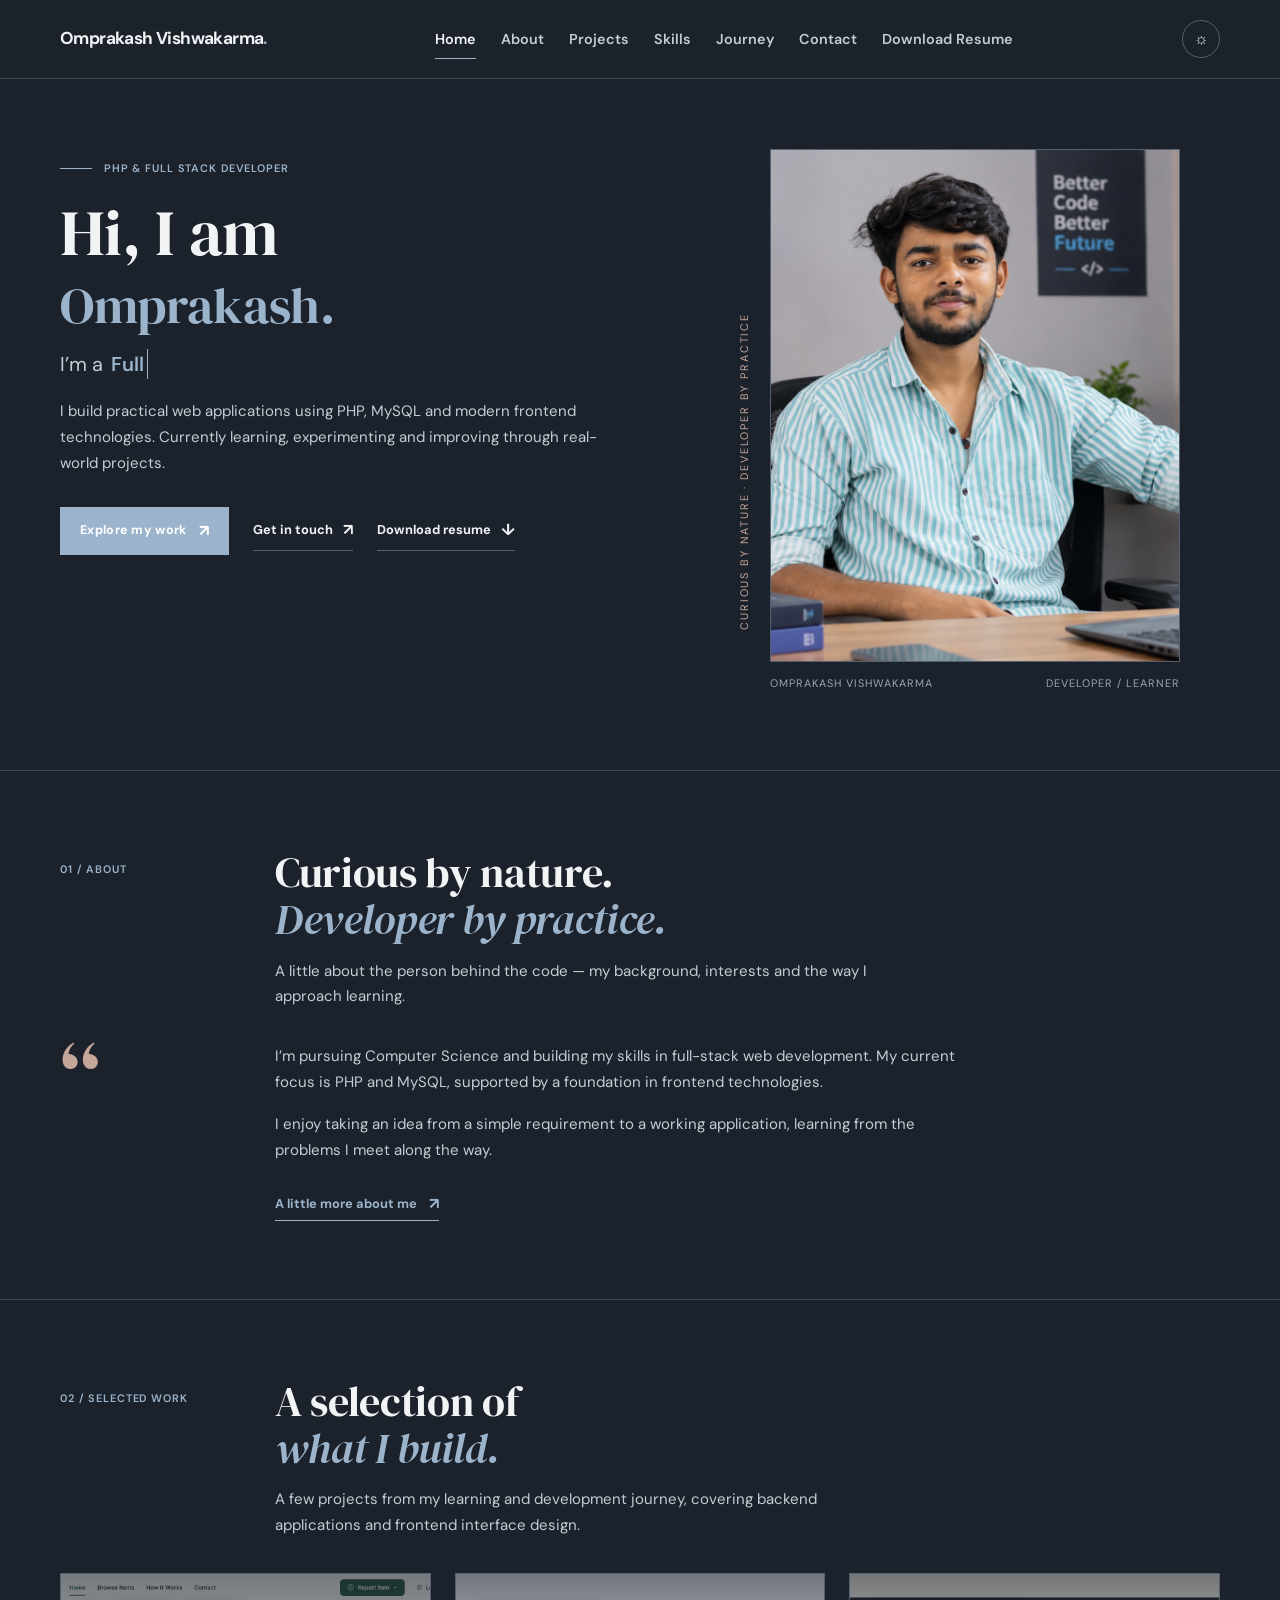
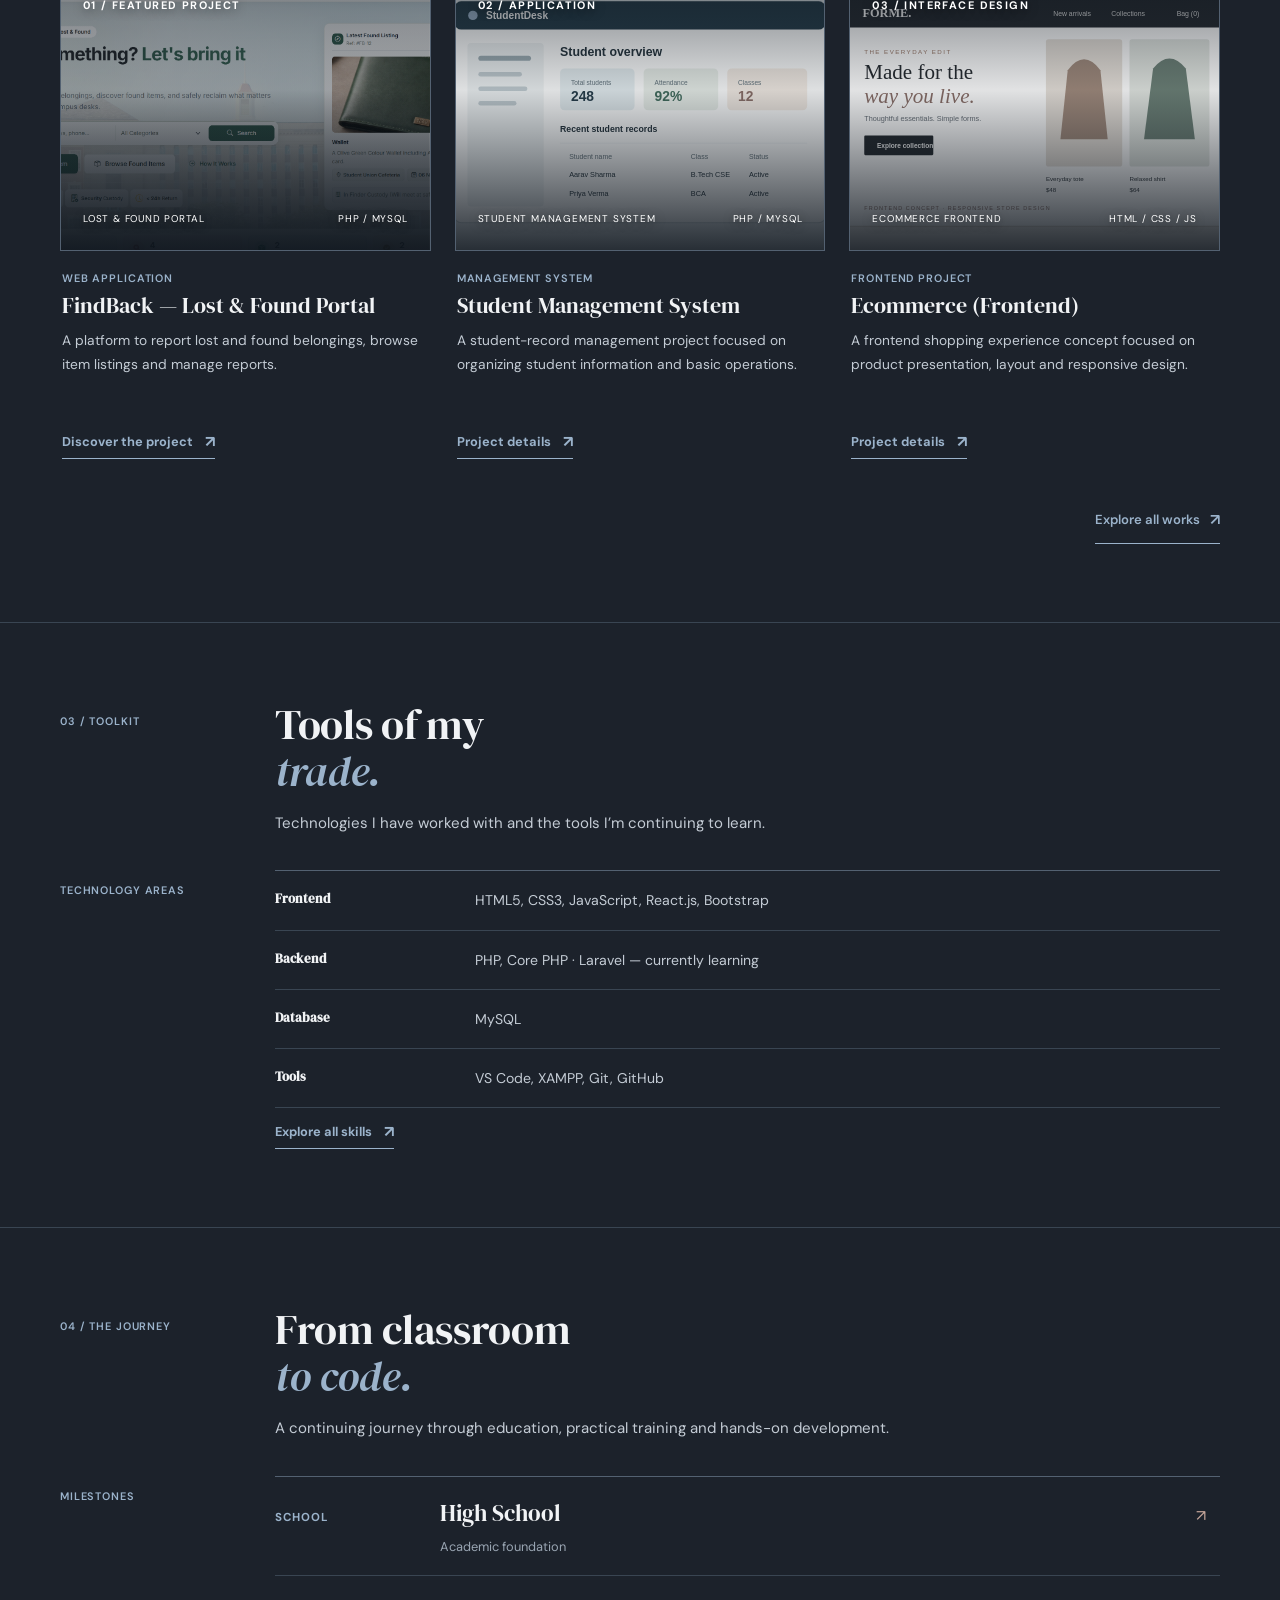
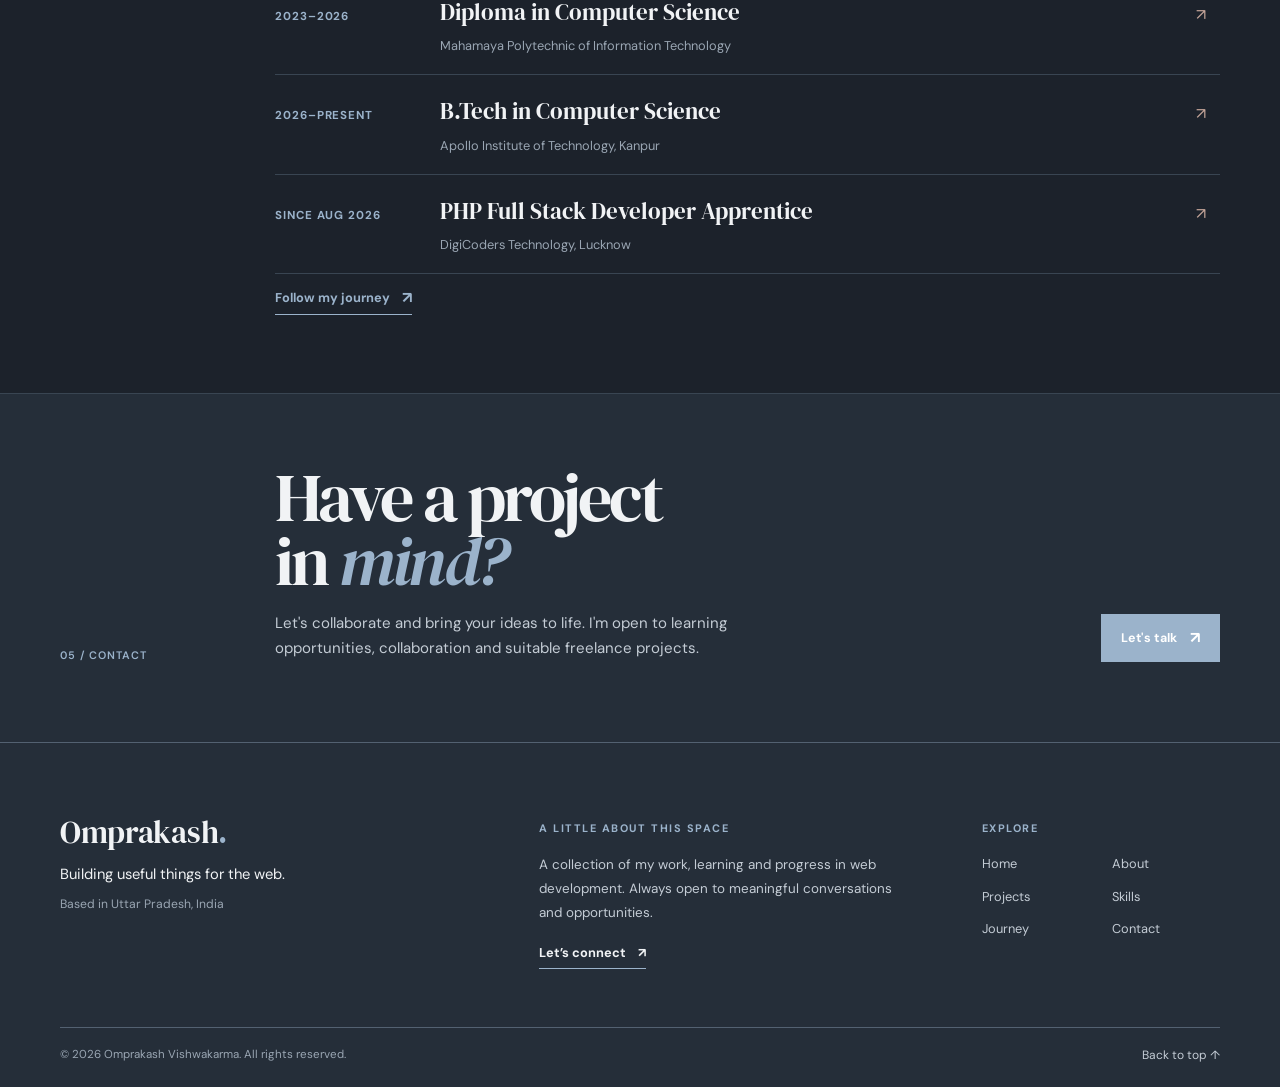
==== commit 292d2a4d: "update in contact page" ====
--- a/index.html
+++ b/index.html
@@ -19,7 +19,7 @@
 <body id="top">
 <header class="site-header">
   <div class="wrap header-inner">
-    <a class="wordmark" href="index.html" aria-label="Er. Omprakash Vishwakarma home">Er. Omprakash Vishwakarma<span>.</span></a>
+    <a class="wordmark" href="index.html" aria-label="Er. Omprakash Vishwakarma home">Omprakash Vishwakarma<span>.</span></a>
     <div class="nav-wrap" data-primary-nav>
       <nav class="primary-nav" aria-label="Main navigation">
         <a href="index.html" aria-current="page">Home</a>
@@ -46,7 +46,7 @@
           <span class="hero-role-prefix">I’m a</span>
           <span class="changing-role" data-changing-role aria-live="polite">Frontend Developer</span>
         </p>
-        <p class="hero-intro">PHP &amp; Full Stack Developer building dynamic, performant web applications with clean, maintainable code. Turning complex problems into elegant digital solutions.</p>
+        <p class="hero-intro">I build practical web applications using PHP, MySQL and modern frontend technologies. Currently learning, experimenting and improving through real-world projects.</p>
         <div class="hero-actions">
           <a class="button" href="projects.html">Explore my work <span class="arrow">↗</span></a>
           <a class="button-quiet" href="contact.html">Get in touch <span class="arrow">↗</span></a>
@@ -96,7 +96,7 @@
         <article class="home-project-card reveal">
           <a class="home-project-image findback-card-image" href="projects.html" aria-label="View FindBack project">
             <span class="home-project-number">01 / Featured project</span>
-            <span class="home-project-image-title">FindBack<span>.</span></span>
+            <!-- <span class="home-project-image-title">FindBack<span>.</span></span> -->
             <span class="home-project-image-meta"><span>Lost &amp; Found Portal</span><span>PHP / MySQL</span></span>
           </a>
           <div class="home-project-copy">
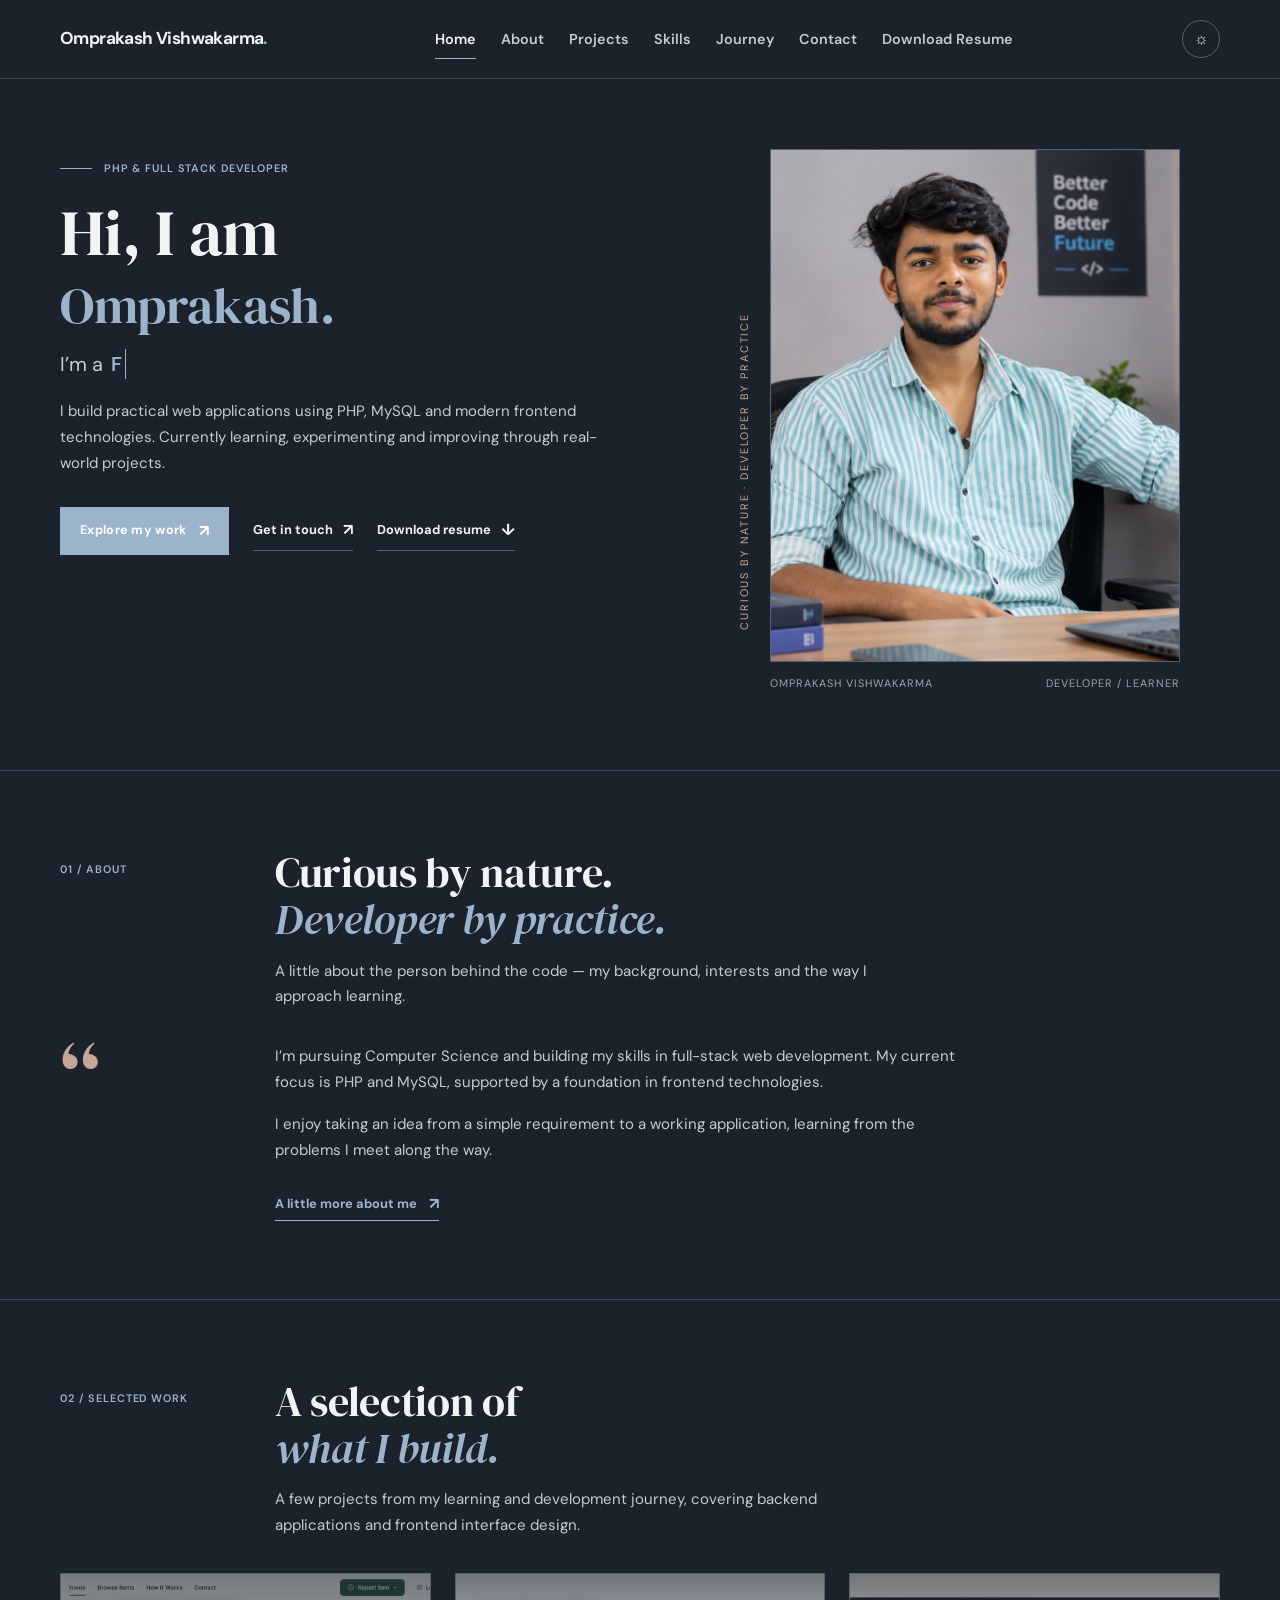
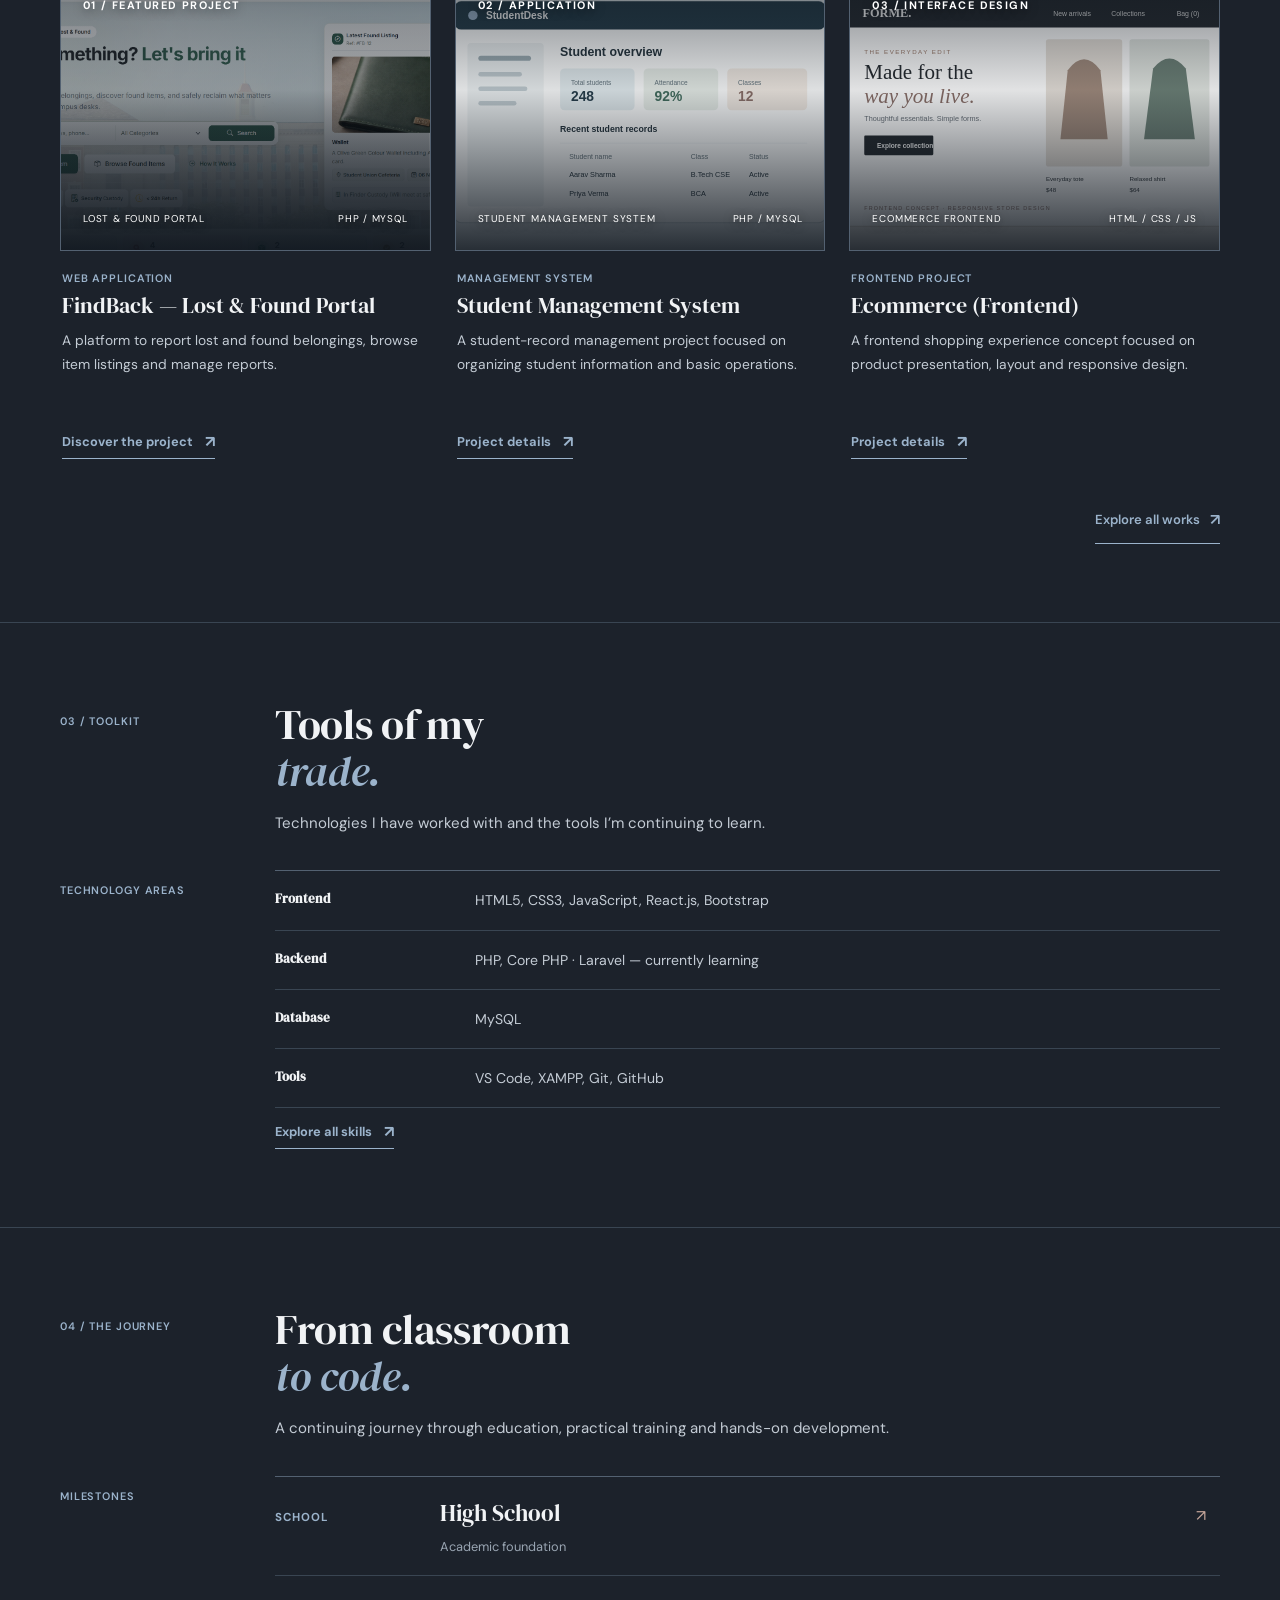
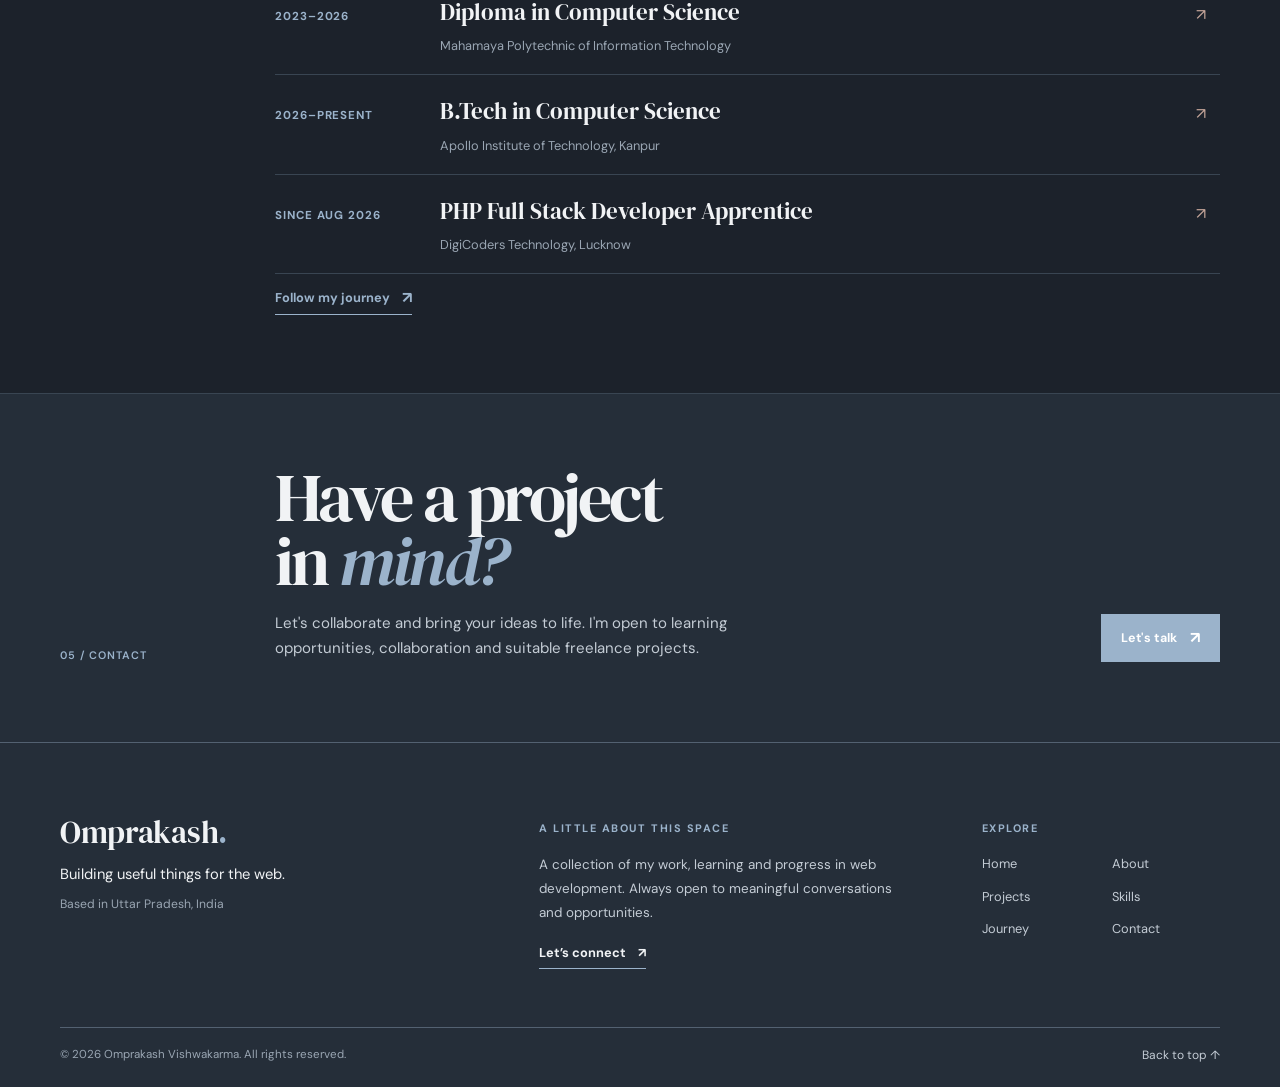
==== commit 0beac39d: "Updated loader" ====
--- a/index.html
+++ b/index.html
@@ -1,235 +1,306 @@
 <!doctype html>
 <html lang="en" data-theme="dark">
+
 <head>
   <meta charset="utf-8">
   <meta name="viewport" content="width=device-width, initial-scale=1">
   <link rel="icon" type="image/x-icon" href="favicon.ico">
   <link rel="apple-touch-icon" href="favicon-180.png">
   <meta name="theme-color" content="#263746">
-  <meta name="description" content="Omprakash Vishwakarma — PHP developer and Computer Science student building practical web applications.">
+  <meta name="description"
+    content="Omprakash Vishwakarma — PHP developer and Computer Science student building practical web applications.">
   <title>Omprakash Vishwakarma — PHP Developer</title>
   <link rel="preconnect" href="https://fonts.googleapis.com">
   <link rel="preconnect" href="https://fonts.gstatic.com" crossorigin>
-  <link href="https://fonts.googleapis.com/css2?family=DM+Sans:wght@400;500;600;700;800&family=DM+Serif+Display:ital@0;1&display=swap" rel="stylesheet">
+  <link
+    href="https://fonts.googleapis.com/css2?family=DM+Sans:wght@400;500;600;700;800&family=DM+Serif+Display:ital@0;1&display=swap"
+    rel="stylesheet">
   <link rel="stylesheet" href="css/common.css">
-    <link rel="stylesheet" href="css/index.css">
-  <script>try{document.documentElement.dataset.theme=localStorage.getItem('omprakash-theme')||'dark';}catch(e){document.documentElement.dataset.theme='dark';}</script>
+  <link rel="stylesheet" href="css/index.css">
+  <script>try { document.documentElement.dataset.theme = localStorage.getItem('omprakash-theme') || 'dark'; } catch (e) { document.documentElement.dataset.theme = 'dark'; }</script>
   <link rel="stylesheet" href="css/typography.css">
 </head>
+
 <body id="top">
-<header class="site-header">
-  <div class="wrap header-inner">
-    <a class="wordmark" href="index.html" aria-label="Er. Omprakash Vishwakarma home">Omprakash Vishwakarma<span>.</span></a>
-    <div class="nav-wrap" data-primary-nav>
-      <nav class="primary-nav" aria-label="Main navigation">
-        <a href="index.html" aria-current="page">Home</a>
-        <a href="about.html">About</a>
-        <a href="projects.html">Projects</a>
-        <a href="skills.html">Skills</a>
-        <a href="journey.html">Journey</a>
-        <a href="contact.html">Contact</a><a class="nav-resume-link" href="resume/Omprakash_Vishwakarma_Resume.pdf" download="Omprakash_Vishwakarma_Resume.pdf" aria-label="Download resume PDF">Download Resume</a>
-      </nav>
-      
+  <div id="preloader">
+    <div class="loader-content">
+      <span class="loader-name">OV</span>
+      <div class="loader-line">
+        <span></span>
+      </div>
+      <p>LOADING EXPERIENCE</p>
     </div>
-    <div class="header-tools"><button class="theme-toggle" type="button" data-theme-toggle aria-label="Switch theme">◐</button></div>
-    <button class="menu-toggle" type="button" data-menu-toggle aria-label="Open navigation" aria-expanded="false">☰</button>
   </div>
-</header>
-
-<main>
-  <section class="hero">
-    <div class="wrap hero-grid">
-      <div class="hero-copy reveal">
-        <div class="hero-kicker eyebrow">PHP &amp; Full Stack Developer</div>
-        <h1 class="home-hero-title">Hi, I am<br><em>Omprakash.</em></h1>
-        <p class="hero-role-line">
-          <span class="hero-role-prefix">I’m a</span>
-          <span class="changing-role" data-changing-role aria-live="polite">Frontend Developer</span>
-        </p>
-        <p class="hero-intro">I build practical web applications using PHP, MySQL and modern frontend technologies. Currently learning, experimenting and improving through real-world projects.</p>
-        <div class="hero-actions">
-          <a class="button" href="projects.html">Explore my work <span class="arrow">↗</span></a>
-          <a class="button-quiet" href="contact.html">Get in touch <span class="arrow">↗</span></a>
-          <a class="button-quiet resume-download" href="resume/Omprakash_Vishwakarma_Resume.pdf" download="Omprakash_Vishwakarma_Resume.pdf" aria-label="Download Omprakash Vishwakarma resume">Download resume <span class="arrow" aria-hidden="true">↓</span></a>
-        </div>
-      </div>
-      <figure class="hero-portrait reveal">
-        <div class="portrait-frame">
-          <img src="images/om.png" alt="Portrait placeholder — replace with Omprakash's professional photograph">
-        </div>
-        <figcaption class="portrait-caption"><span>Omprakash Vishwakarma</span><span>Developer / Learner</span></figcaption>
-        <span class="portrait-side-note">Curious by nature · Developer by practice</span>
-      </figure>
-    </div>
-  </section>
-
-  <section class="home-section" aria-labelledby="about-heading">
-    <div class="wrap">
-      <div class="section-heading reveal">
-        <div class="section-index">01 / About</div>
-        <div>
-          <h2 class="section-title" id="about-heading">Curious by nature.<br><em>Developer by practice.</em></h2>
-          <p class="section-deck">A little about the person behind the code — my background, interests and the way I approach learning.</p>
-        </div>
-      </div>
-      <div class="about-preview reveal">
-        <div class="about-mark" aria-hidden="true">“</div>
-        <div class="about-copy">
-          <p>I’m pursuing Computer Science and building my skills in full-stack web development. My current focus is PHP and MySQL, supported by a foundation in frontend technologies.</p>
-          <p>I enjoy taking an idea from a simple requirement to a working application, learning from the problems I meet along the way.</p>
-          <a class="inline-link" href="about.html">A little more about me <span class="arrow">↗</span></a>
-        </div>
-      </div>
-    </div>
-  </section>
-
-  <section class="home-section" aria-labelledby="projects-heading">
-    <div class="wrap">
-      <div class="section-heading reveal">
-        <div class="section-index">02 / Selected work</div>
-        <div>
-          <h2 class="section-title" id="projects-heading">A selection of<br><em>what I build.</em></h2>
-          <p class="section-deck">A few projects from my learning and development journey, covering backend applications and frontend interface design.</p>
-        </div>
-      </div>
-      <div class="home-project-grid">
-        <article class="home-project-card reveal">
-          <a class="home-project-image findback-card-image" href="projects.html" aria-label="View FindBack project">
-            <span class="home-project-number">01 / Featured project</span>
-            <!-- <span class="home-project-image-title">FindBack<span>.</span></span> -->
-            <span class="home-project-image-meta"><span>Lost &amp; Found Portal</span><span>PHP / MySQL</span></span>
-          </a>
-          <div class="home-project-copy">
-            <div class="eyebrow">Web application</div>
-            <h3>FindBack — Lost &amp; Found Portal</h3>
-            <p>A platform to report lost and found belongings, browse item listings and manage reports.</p>
-            <a class="inline-link" href="projects.html">Discover the project <span class="arrow">↗</span></a>
-          </div>
-        </article>
-
-        <article class="home-project-card reveal">
-          <a class="home-project-image" href="projects.html#student-management" aria-label="View Student Management System project">
-            <span class="home-project-number">02 / Application</span>
-            <img src="images/student-management-visual.svg" alt="Illustrative student management dashboard visual">
-            <span class="home-project-image-meta"><span>Student Management System</span><span>PHP / MySQL</span></span>
-          </a>
-          <div class="home-project-copy">
-            <div class="eyebrow">Management system</div>
-            <h3>Student Management System</h3>
-            <p>A student-record management project focused on organizing student information and basic operations.</p>
-            <a class="inline-link" href="projects.html#student-management">Project details <span class="arrow">↗</span></a>
-          </div>
-        </article>
-
-        <article class="home-project-card reveal">
-          <a class="home-project-image" href="projects.html#ecommerce-frontend" aria-label="View Ecommerce frontend project">
-            <span class="home-project-number">03 / Interface design</span>
-            <img src="images/ecommerce-visual.svg" alt="Illustrative ecommerce storefront frontend visual">
-            <span class="home-project-image-meta"><span>Ecommerce Frontend</span><span>HTML / CSS / JS</span></span>
-          </a>
-          <div class="home-project-copy">
-            <div class="eyebrow">Frontend project</div>
-            <h3>Ecommerce (Frontend)</h3>
-            <p>A frontend shopping experience concept focused on product presentation, layout and responsive design.</p>
-            <a class="inline-link" href="projects.html#ecommerce-frontend">Project details <span class="arrow">↗</span></a>
-          </div>
-        </article>
-      </div>
-      <div class="home-project-cta">
-          <a class="button-quiet" href="projects.html">
-              Explore all works <span class="arrow">↗</span>
-          </a>
-      </div>
-    </div>
-  </section>
-
-  <section class="home-section" aria-labelledby="skills-heading">
-    <div class="wrap">
-      <div class="section-heading reveal">
-        <div class="section-index">03 / Toolkit</div>
-        <div>
-          <h2 class="section-title" id="skills-heading">Tools of my<br><em>trade.</em></h2>
-          <p class="section-deck">Technologies I have worked with and the tools I’m continuing to learn.</p>
-        </div>
-      </div>
-      <div class="skills-preview reveal">
-        <div class="section-index">Technology areas</div>
-        <div class="skill-lines">
-          <div class="skill-line"><h3>Frontend</h3><p>HTML5, CSS3, JavaScript, React.js, Bootstrap</p></div>
-          <div class="skill-line"><h3>Backend</h3><p>PHP, Core PHP · Laravel — currently learning</p></div>
-          <div class="skill-line"><h3>Database</h3><p>MySQL</p></div>
-          <div class="skill-line"><h3>Tools</h3><p>VS Code, XAMPP, Git, GitHub</p></div>
-          <a class="inline-link" href="skills.html">Explore all skills <span class="arrow">↗</span></a>
-        </div>
-      </div>
-    </div>
-  </section>
-
-  <section class="home-section" aria-labelledby="journey-heading">
-    <div class="wrap">
-      <div class="section-heading reveal">
-        <div class="section-index">04 / The journey</div>
-        <div>
-          <h2 class="section-title" id="journey-heading">From classroom<br><em>to code.</em></h2>
-          <p class="section-deck">A continuing journey through education, practical training and hands-on development.</p>
-        </div>
-      </div>
-      <div class="journey-preview reveal">
-        <div class="section-index">Milestones</div>
-        <div class="journey-list">
-          <div class="journey-row"><time>School</time><div><h3>High School</h3><p>Academic foundation</p></div><span class="arrow">↗</span></div>
-          <div class="journey-row"><time>2023–2026</time><div><h3>Diploma in Computer Science</h3><p>Mahamaya Polytechnic of Information Technology</p></div><span class="arrow">↗</span></div>
-          <div class="journey-row"><time>2026–Present</time><div><h3>B.Tech in Computer Science</h3><p>Apollo Institute of Technology, Kanpur</p></div><span class="arrow">↗</span></div>
-          <div class="journey-row"><time>Since Aug 2026</time><div><h3>PHP Full Stack Developer Apprentice</h3><p>DigiCoders Technology, Lucknow</p></div><span class="arrow">↗</span></div>
-          <a class="inline-link" href="journey.html">Follow my journey <span class="arrow">↗</span></a>
-        </div>
-      </div>
-    </div>
-  </section>
-
-  <section class="contact-band" aria-labelledby="contact-heading">
-    <div class="wrap contact-band-inner reveal">
-      <div class="section-index">05 / Contact</div>
-      <div>
-        <h2 id="contact-heading">Have a project<br>in <em>mind?</em></h2>
-        <p>Let's collaborate and bring your ideas to life. I'm open to learning opportunities, collaboration and suitable freelance projects.</p>
-      </div>
-      <a class="button" href="contact.html">Let's talk <span class="arrow">↗</span></a>
-    </div>
-  </section>
-</main>
-
-<footer class="site-footer">
-  <div class="wrap footer-inner">
-    <div class="footer-main">
-      <div class="footer-brand-block">
-        <a aria-label="Omprakash Vishwakarma — back to homepage" class="footer-name" href="index.html">Omprakash<span>.</span></a>
-        <p class="footer-tagline">Building useful things for the web.</p>
-        <p class="footer-location">Based in Uttar Pradesh, India</p>
-      </div>
-      <div class="footer-note">
-        <span class="footer-label">A little about this space</span>
-        <p>A collection of my work, learning and progress in web development. Always open to meaningful conversations and opportunities.</p>
-        <a class="footer-contact-link" href="contact.html">Let’s connect <span aria-hidden="true">↗</span></a>
-      </div>
-      <nav class="footer-navigation" aria-label="Footer navigation">
-        <span class="footer-label">Explore</span>
-        <div class="footer-links">
-          <a href="index.html">Home</a>
+  <header class="site-header">
+    <div class="wrap header-inner">
+      <a class="wordmark" href="index.html" aria-label="Er. Omprakash Vishwakarma home">Omprakash
+        Vishwakarma<span>.</span></a>
+      <div class="nav-wrap" data-primary-nav>
+        <nav class="primary-nav" aria-label="Main navigation">
+          <a href="index.html" aria-current="page">Home</a>
           <a href="about.html">About</a>
           <a href="projects.html">Projects</a>
           <a href="skills.html">Skills</a>
           <a href="journey.html">Journey</a>
-          <a href="contact.html">Contact</a>
-        </div>
-      </nav>
+          <a href="contact.html">Contact</a><a class="nav-resume-link" href="resume/Omprakash_Vishwakarma_Resume.pdf"
+            download="Omprakash_Vishwakarma_Resume.pdf" aria-label="Download resume PDF">Download Resume</a>
+        </nav>
+
+      </div>
+      <div class="header-tools"><button class="theme-toggle" type="button" data-theme-toggle
+          aria-label="Switch theme">◐</button></div>
+      <button class="menu-toggle" type="button" data-menu-toggle aria-label="Open navigation"
+        aria-expanded="false">☰</button>
     </div>
-    <div class="footer-bottom">
-      <span class="footer-meta">© <span data-current-year>2026</span> Omprakash Vishwakarma. All rights reserved.</span>
-      <a class="back-to-top" href="#top" onclick="window.scrollTo({top:0,behavior:'smooth'}); return false;">Back to top ↑</a>
+  </header>
+
+  <main>
+    <section class="hero">
+      <div class="wrap hero-grid">
+        <div class="hero-copy reveal">
+          <div class="hero-kicker eyebrow">PHP &amp; Full Stack Developer</div>
+          <h1 class="home-hero-title">Hi, I am<br><em>Omprakash.</em></h1>
+          <p class="hero-role-line">
+            <span class="hero-role-prefix">I’m a</span>
+            <span class="changing-role" data-changing-role aria-live="polite">Frontend Developer</span>
+          </p>
+          <p class="hero-intro">I build practical web applications using PHP, MySQL and modern frontend technologies.
+            Currently learning, experimenting and improving through real-world projects.</p>
+          <div class="hero-actions">
+            <a class="button" href="projects.html">Explore my work <span class="arrow">↗</span></a>
+            <a class="button-quiet" href="contact.html">Get in touch <span class="arrow">↗</span></a>
+            <a class="button-quiet resume-download" href="resume/Omprakash_Vishwakarma_Resume.pdf"
+              download="Omprakash_Vishwakarma_Resume.pdf" aria-label="Download Omprakash Vishwakarma resume">Download
+              resume <span class="arrow" aria-hidden="true">↓</span></a>
+          </div>
+        </div>
+        <figure class="hero-portrait reveal">
+          <div class="portrait-frame">
+            <img src="images/om.png" alt="Portrait placeholder — replace with Omprakash's professional photograph">
+          </div>
+          <figcaption class="portrait-caption"><span>Omprakash Vishwakarma</span><span>Developer / Learner</span>
+          </figcaption>
+          <span class="portrait-side-note">Curious by nature · Developer by practice</span>
+        </figure>
+      </div>
+    </section>
+
+    <section class="home-section" aria-labelledby="about-heading">
+      <div class="wrap">
+        <div class="section-heading reveal">
+          <div class="section-index">01 / About</div>
+          <div>
+            <h2 class="section-title" id="about-heading">Curious by nature.<br><em>Developer by practice.</em></h2>
+            <p class="section-deck">A little about the person behind the code — my background, interests and the way I
+              approach learning.</p>
+          </div>
+        </div>
+        <div class="about-preview reveal">
+          <div class="about-mark" aria-hidden="true">“</div>
+          <div class="about-copy">
+            <p>I’m pursuing Computer Science and building my skills in full-stack web development. My current focus is
+              PHP and MySQL, supported by a foundation in frontend technologies.</p>
+            <p>I enjoy taking an idea from a simple requirement to a working application, learning from the problems I
+              meet along the way.</p>
+            <a class="inline-link" href="about.html">A little more about me <span class="arrow">↗</span></a>
+          </div>
+        </div>
+      </div>
+    </section>
+
+    <section class="home-section" aria-labelledby="projects-heading">
+      <div class="wrap">
+        <div class="section-heading reveal">
+          <div class="section-index">02 / Selected work</div>
+          <div>
+            <h2 class="section-title" id="projects-heading">A selection of<br><em>what I build.</em></h2>
+            <p class="section-deck">A few projects from my learning and development journey, covering backend
+              applications and frontend interface design.</p>
+          </div>
+        </div>
+        <div class="home-project-grid">
+          <article class="home-project-card reveal">
+            <a class="home-project-image findback-card-image" href="projects.html" aria-label="View FindBack project">
+              <span class="home-project-number">01 / Featured project</span>
+              <!-- <span class="home-project-image-title">FindBack<span>.</span></span> -->
+              <span class="home-project-image-meta"><span>Lost &amp; Found Portal</span><span>PHP / MySQL</span></span>
+            </a>
+            <div class="home-project-copy">
+              <div class="eyebrow">Web application</div>
+              <h3>FindBack — Lost &amp; Found Portal</h3>
+              <p>A platform to report lost and found belongings, browse item listings and manage reports.</p>
+              <a class="inline-link" href="projects.html">Discover the project <span class="arrow">↗</span></a>
+            </div>
+          </article>
+
+          <article class="home-project-card reveal">
+            <a class="home-project-image" href="projects.html#student-management"
+              aria-label="View Student Management System project">
+              <span class="home-project-number">02 / Application</span>
+              <img src="images/student-management-visual.svg" alt="Illustrative student management dashboard visual">
+              <span class="home-project-image-meta"><span>Student Management System</span><span>PHP /
+                  MySQL</span></span>
+            </a>
+            <div class="home-project-copy">
+              <div class="eyebrow">Management system</div>
+              <h3>Student Management System</h3>
+              <p>A student-record management project focused on organizing student information and basic operations.</p>
+              <a class="inline-link" href="projects.html#student-management">Project details <span
+                  class="arrow">↗</span></a>
+            </div>
+          </article>
+
+          <article class="home-project-card reveal">
+            <a class="home-project-image" href="projects.html#ecommerce-frontend"
+              aria-label="View Ecommerce frontend project">
+              <span class="home-project-number">03 / Interface design</span>
+              <img src="images/ecommerce-visual.svg" alt="Illustrative ecommerce storefront frontend visual">
+              <span class="home-project-image-meta"><span>Ecommerce Frontend</span><span>HTML / CSS / JS</span></span>
+            </a>
+            <div class="home-project-copy">
+              <div class="eyebrow">Frontend project</div>
+              <h3>Ecommerce (Frontend)</h3>
+              <p>A frontend shopping experience concept focused on product presentation, layout and responsive design.
+              </p>
+              <a class="inline-link" href="projects.html#ecommerce-frontend">Project details <span
+                  class="arrow">↗</span></a>
+            </div>
+          </article>
+        </div>
+        <div class="home-project-cta">
+          <a class="button-quiet" href="projects.html">
+            Explore all works <span class="arrow">↗</span>
+          </a>
+        </div>
+      </div>
+    </section>
+
+    <section class="home-section" aria-labelledby="skills-heading">
+      <div class="wrap">
+        <div class="section-heading reveal">
+          <div class="section-index">03 / Toolkit</div>
+          <div>
+            <h2 class="section-title" id="skills-heading">Tools of my<br><em>trade.</em></h2>
+            <p class="section-deck">Technologies I have worked with and the tools I’m continuing to learn.</p>
+          </div>
+        </div>
+        <div class="skills-preview reveal">
+          <div class="section-index">Technology areas</div>
+          <div class="skill-lines">
+            <div class="skill-line">
+              <h3>Frontend</h3>
+              <p>HTML5, CSS3, JavaScript, React.js, Bootstrap</p>
+            </div>
+            <div class="skill-line">
+              <h3>Backend</h3>
+              <p>PHP, Core PHP · Laravel — currently learning</p>
+            </div>
+            <div class="skill-line">
+              <h3>Database</h3>
+              <p>MySQL</p>
+            </div>
+            <div class="skill-line">
+              <h3>Tools</h3>
+              <p>VS Code, XAMPP, Git, GitHub</p>
+            </div>
+            <a class="inline-link" href="skills.html">Explore all skills <span class="arrow">↗</span></a>
+          </div>
+        </div>
+      </div>
+    </section>
+
+    <section class="home-section" aria-labelledby="journey-heading">
+      <div class="wrap">
+        <div class="section-heading reveal">
+          <div class="section-index">04 / The journey</div>
+          <div>
+            <h2 class="section-title" id="journey-heading">From classroom<br><em>to code.</em></h2>
+            <p class="section-deck">A continuing journey through education, practical training and hands-on development.
+            </p>
+          </div>
+        </div>
+        <div class="journey-preview reveal">
+          <div class="section-index">Milestones</div>
+          <div class="journey-list">
+            <div class="journey-row"><time>School</time>
+              <div>
+                <h3>High School</h3>
+                <p>Academic foundation</p>
+              </div><span class="arrow">↗</span>
+            </div>
+            <div class="journey-row"><time>2023–2026</time>
+              <div>
+                <h3>Diploma in Computer Science</h3>
+                <p>Mahamaya Polytechnic of Information Technology</p>
+              </div><span class="arrow">↗</span>
+            </div>
+            <div class="journey-row"><time>2026–Present</time>
+              <div>
+                <h3>B.Tech in Computer Science</h3>
+                <p>Apollo Institute of Technology, Kanpur</p>
+              </div><span class="arrow">↗</span>
+            </div>
+            <div class="journey-row"><time>Since Aug 2026</time>
+              <div>
+                <h3>PHP Full Stack Developer Apprentice</h3>
+                <p>DigiCoders Technology, Lucknow</p>
+              </div><span class="arrow">↗</span>
+            </div>
+            <a class="inline-link" href="journey.html">Follow my journey <span class="arrow">↗</span></a>
+          </div>
+        </div>
+      </div>
+    </section>
+
+    <section class="contact-band" aria-labelledby="contact-heading">
+      <div class="wrap contact-band-inner reveal">
+        <div class="section-index">05 / Contact</div>
+        <div>
+          <h2 id="contact-heading">Have a project<br>in <em>mind?</em></h2>
+          <p>Let's collaborate and bring your ideas to life. I'm open to learning opportunities, collaboration and
+            suitable freelance projects.</p>
+        </div>
+        <a class="button" href="contact.html">Let's talk <span class="arrow">↗</span></a>
+      </div>
+    </section>
+  </main>
+
+  <footer class="site-footer">
+    <div class="wrap footer-inner">
+      <div class="footer-main">
+        <div class="footer-brand-block">
+          <a aria-label="Omprakash Vishwakarma — back to homepage" class="footer-name"
+            href="index.html">Omprakash<span>.</span></a>
+          <p class="footer-tagline">Building useful things for the web.</p>
+          <p class="footer-location">Based in Uttar Pradesh, India</p>
+        </div>
+        <div class="footer-note">
+          <span class="footer-label">A little about this space</span>
+          <p>A collection of my work, learning and progress in web development. Always open to meaningful conversations
+            and opportunities.</p>
+          <a class="footer-contact-link" href="contact.html">Let’s connect <span aria-hidden="true">↗</span></a>
+        </div>
+        <nav class="footer-navigation" aria-label="Footer navigation">
+          <span class="footer-label">Explore</span>
+          <div class="footer-links">
+            <a href="index.html">Home</a>
+            <a href="about.html">About</a>
+            <a href="projects.html">Projects</a>
+            <a href="skills.html">Skills</a>
+            <a href="journey.html">Journey</a>
+            <a href="contact.html">Contact</a>
+          </div>
+        </nav>
+      </div>
+      <div class="footer-bottom">
+        <span class="footer-meta">© <span data-current-year>2026</span> Omprakash Vishwakarma. All rights
+          reserved.</span>
+        <a class="back-to-top" href="#top" onclick="window.scrollTo({top:0,behavior:'smooth'}); return false;">Back to
+          top ↑</a>
+      </div>
     </div>
-  </div>
-</footer>
-<script src="js/main.js"></script>
+  </footer>
+  <script src="js/main.js"></script>
 </body>
-</html>
+
+</html>
--- a/css/index.css
+++ b/css/index.css
@@ -83,7 +83,9 @@
 }
 
 @keyframes role-caret {
-  50% { border-color: transparent; }
+  50% {
+    border-color: transparent;
+  }
 }
 
 @media (max-width: 700px) {
@@ -131,9 +133,9 @@
 }
 
 .home-project-cta {
-    display: flex;
-    justify-content: flex-end;
-    margin-top: 34px;
+  display: flex;
+  justify-content: flex-end;
+  margin-top: 34px;
 }
 
 .home-project-cta .button-quiet {
@@ -172,3 +174,69 @@
     margin-top: 26px;
   }
 }
+
+
+/* Preloader */
+#preloader {
+  position: fixed;
+  inset: 0;
+  width: 100%;
+  height: 100vh;
+  background: #111820;
+  display: flex;
+  justify-content: center;
+  align-items: center;
+  z-index: 99999;
+  transition: opacity 0.7s ease, visibility 0.7s ease;
+}
+
+.loader-content {
+  text-align: center;
+  width: 180px;
+}
+
+.loader-name {
+  display: block;
+  font-family: 'DM Serif Display', serif;
+  font-size: 4rem;
+  color: #f5f3ed;
+  margin-bottom: 25px;
+}
+
+.loader-line {
+  width: 100%;
+  height: 2px;
+  background: #39434d;
+  overflow: hidden;
+}
+
+.loader-line span {
+  display: block;
+  width: 40%;
+  height: 100%;
+  background: #a9b8c8;
+  animation: loading 1.2s ease-in-out infinite;
+}
+
+.loader-content p {
+  color: #a9b8c8;
+  font-size: 10px;
+  letter-spacing: 3px;
+  margin-top: 15px;
+  font-family: 'DM Sans', sans-serif;
+}
+
+#preloader.hide {
+  opacity: 0;
+  visibility: hidden;
+}
+
+@keyframes loading {
+  0% {
+    transform: translateX(-110%);
+  }
+
+  100% {
+    transform: translateX(260%);
+  }
+}
